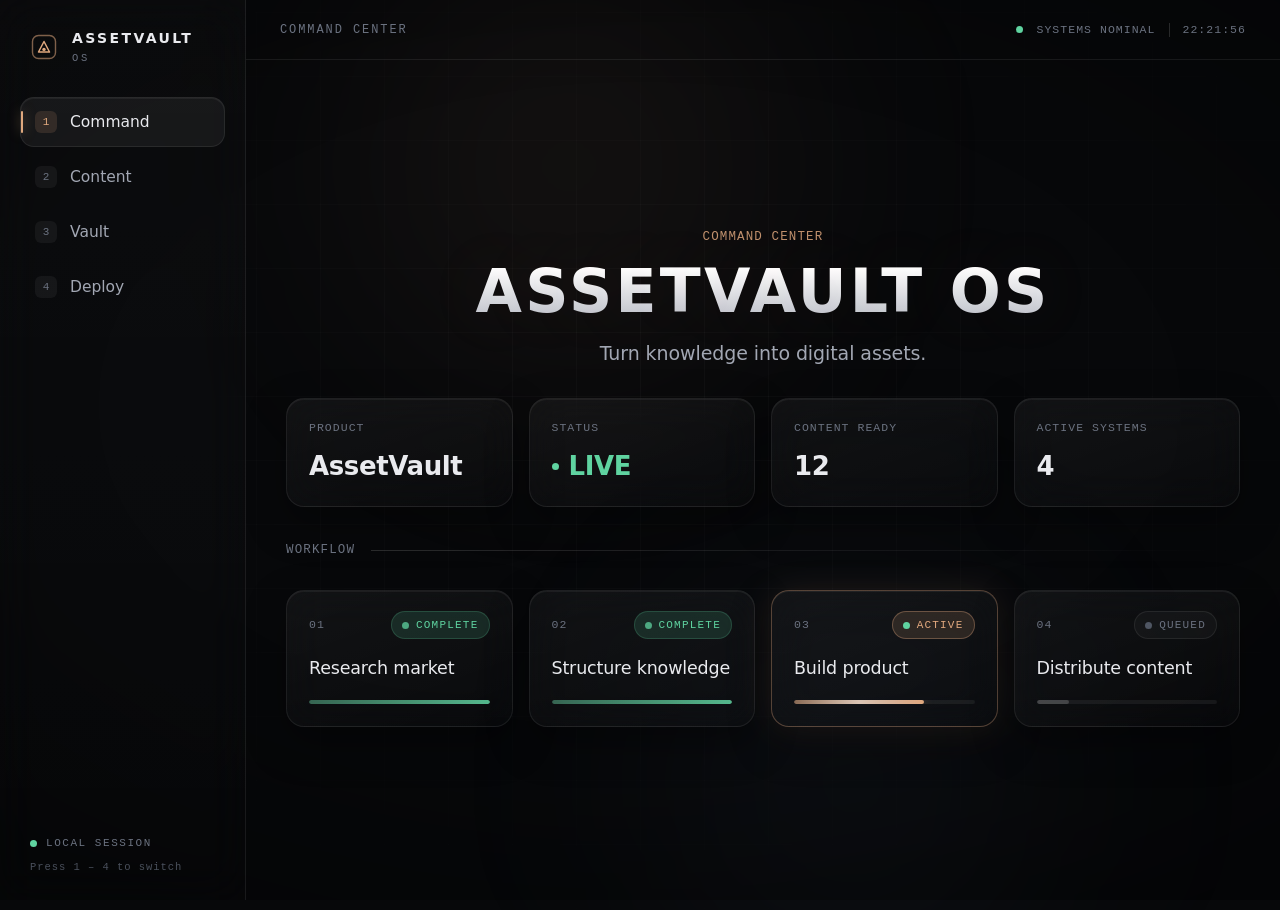
==== assetvault-os/index.html @ 7ac48bb0 "Add AssetVault OS local visual dashboard Four-screen dark operator-style dashboard for recording B-r" ====
<!DOCTYPE html>
<html lang="en">
<head>
<meta charset="UTF-8" />
<meta name="viewport" content="width=device-width, initial-scale=1.0" />
<title>AssetVault OS</title>
<link rel="stylesheet" href="styles.css" />
</head>
<body>

<!-- ambient background layers -->
<div class="bg-grid" aria-hidden="true"></div>
<div class="bg-glow glow-a" aria-hidden="true"></div>
<div class="bg-glow glow-b" aria-hidden="true"></div>
<div class="bg-vignette" aria-hidden="true"></div>

<div class="shell">

  <!-- ══════════ SIDEBAR ══════════ -->
  <aside class="sidebar">
    <div class="brand">
      <svg class="brand-mark" viewBox="0 0 32 32" fill="none" aria-hidden="true">
        <rect x="4.5" y="4.5" width="23" height="23" rx="6" stroke="currentColor" stroke-width="1.4" opacity=".55"/>
        <path d="M16 10.5 21.5 21h-11L16 10.5Z" stroke="currentColor" stroke-width="1.5" stroke-linejoin="round"/>
        <circle cx="16" cy="18.4" r="1.7" fill="currentColor"/>
      </svg>
      <div class="brand-text">
        <div class="brand-name">ASSETVAULT</div>
        <div class="brand-sub">OS</div>
      </div>
    </div>

    <nav class="nav">
      <button class="nav-item active" data-page="command">
        <span class="nav-key">1</span><span class="nav-label">Command</span><span class="nav-bar"></span>
      </button>
      <button class="nav-item" data-page="content">
        <span class="nav-key">2</span><span class="nav-label">Content</span><span class="nav-bar"></span>
      </button>
      <button class="nav-item" data-page="vault">
        <span class="nav-key">3</span><span class="nav-label">Vault</span><span class="nav-bar"></span>
      </button>
      <button class="nav-item" data-page="deploy">
        <span class="nav-key">4</span><span class="nav-label">Deploy</span><span class="nav-bar"></span>
      </button>
    </nav>

    <div class="sidebar-foot">
      <div class="foot-row"><span class="dot dot-live"></span><span>LOCAL SESSION</span></div>
      <div class="foot-hint">Press 1 – 4 to switch</div>
    </div>
  </aside>

  <!-- ══════════ MAIN ══════════ -->
  <main class="main">

    <header class="topbar">
      <div class="crumb"><span id="crumbText">Command Center</span></div>
      <div class="topbar-right">
        <span class="dot dot-live"></span>
        <span class="mono">SYSTEMS NOMINAL</span>
        <span class="divider"></span>
        <span class="mono" id="clock">--:--:--</span>
      </div>
    </header>

    <div class="stage">

      <!-- ─────── PAGE 1 : COMMAND CENTER ─────── -->
      <section class="page active" id="page-command">
        <div class="page-inner center-col">

          <div class="hero anim" style="--i:0">
            <div class="eyebrow mono">COMMAND CENTER</div>
            <h1 class="hero-title">ASSETVAULT OS</h1>
            <p class="hero-sub">Turn knowledge into digital assets.</p>
          </div>

          <div class="stat-row">
            <div class="stat glass anim" style="--i:1">
              <div class="stat-label mono">PRODUCT</div>
              <div class="stat-value">AssetVault</div>
            </div>
            <div class="stat glass anim" style="--i:2">
              <div class="stat-label mono">STATUS</div>
              <div class="stat-value accent-live"><span class="dot dot-live"></span>LIVE</div>
            </div>
            <div class="stat glass anim" style="--i:3">
              <div class="stat-label mono">CONTENT READY</div>
              <div class="stat-value">12</div>
            </div>
            <div class="stat glass anim" style="--i:4">
              <div class="stat-label mono">ACTIVE SYSTEMS</div>
              <div class="stat-value">4</div>
            </div>
          </div>

          <div class="section-head anim" style="--i:5">
            <span class="mono">WORKFLOW</span><span class="rule"></span>
          </div>

          <div class="flow-row">
            <div class="flow glass anim" style="--i:6" data-state="done">
              <div class="flow-top">
                <span class="flow-idx mono">01</span>
                <span class="chip chip-done"><span class="dot dot-done"></span>COMPLETE</span>
              </div>
              <div class="flow-name">Research market</div>
              <div class="track"><i style="width:100%"></i></div>
            </div>

            <div class="flow glass anim" style="--i:7" data-state="done">
              <div class="flow-top">
                <span class="flow-idx mono">02</span>
                <span class="chip chip-done"><span class="dot dot-done"></span>COMPLETE</span>
              </div>
              <div class="flow-name">Structure knowledge</div>
              <div class="track"><i style="width:100%"></i></div>
            </div>

            <div class="flow glass anim is-active" style="--i:8" data-state="active">
              <div class="flow-top">
                <span class="flow-idx mono">03</span>
                <span class="chip chip-active"><span class="dot dot-live"></span>ACTIVE</span>
              </div>
              <div class="flow-name">Build product</div>
              <div class="track"><i class="track-fill-anim"><b class="shimmer"></b></i></div>
            </div>

            <div class="flow glass anim" style="--i:9" data-state="queued">
              <div class="flow-top">
                <span class="flow-idx mono">04</span>
                <span class="chip chip-queued"><span class="dot dot-idle"></span>QUEUED</span>
              </div>
              <div class="flow-name">Distribute content</div>
              <div class="track"><i style="width:18%"></i></div>
            </div>
          </div>

        </div>
      </section>

      <!-- ─────── PAGE 2 : CONTENT ENGINE ─────── -->
      <section class="page" id="page-content">
        <div class="page-inner">
          <div class="head-block anim" style="--i:0">
            <div class="eyebrow mono">IDEATION</div>
            <h2 class="page-title">Content Engine</h2>
          </div>

          <div class="content-grid">
            <div class="idea-col">
              <article class="idea glass anim" style="--i:1" data-idx="0">
                <div class="idea-row">
                  <span class="field mono">HOOK</span>
                  <p class="idea-hook">Stop selling your hours. Build an asset instead.</p>
                </div>
                <div class="idea-meta">
                  <div><span class="field mono">FORMAT</span><span class="meta-val">Talking head · 22s</span></div>
                  <div><span class="field mono">STATUS</span><span class="chip chip-done"><span class="dot dot-done"></span>DRAFT READY</span></div>
                </div>
              </article>

              <article class="idea glass anim" style="--i:2" data-idx="1">
                <div class="idea-row">
                  <span class="field mono">HOOK</span>
                  <p class="idea-hook">Your knowledge is worth more packaged than explained.</p>
                </div>
                <div class="idea-meta">
                  <div><span class="field mono">FORMAT</span><span class="meta-val">B-roll + caption · 18s</span></div>
                  <div><span class="field mono">STATUS</span><span class="chip chip-active"><span class="dot dot-live"></span>STRUCTURING</span></div>
                </div>
              </article>

              <article class="idea glass anim" style="--i:3" data-idx="2">
                <div class="idea-row">
                  <span class="field mono">HOOK</span>
                  <p class="idea-hook">Claude + Obsidian = your unfair advantage.</p>
                </div>
                <div class="idea-meta">
                  <div><span class="field mono">FORMAT</span><span class="meta-val">Screen capture · 30s</span></div>
                  <div><span class="field mono">STATUS</span><span class="chip chip-queued"><span class="dot dot-idle"></span>QUEUED</span></div>
                </div>
              </article>
            </div>

            <aside class="terminal glass anim" style="--i:4">
              <div class="term-bar">
                <span class="term-dots"><i></i><i></i><i></i></span>
                <span class="mono term-title">engine · stream</span>
              </div>
              <div class="term-body" id="termBody"></div>
            </aside>
          </div>
        </div>
      </section>

      <!-- ─────── PAGE 3 : VAULT GRAPH ─────── -->
      <section class="page" id="page-vault">
        <div class="page-inner vault-inner">
          <div class="head-block vault-head anim" style="--i:0">
            <div class="eyebrow mono">KNOWLEDGE GRAPH</div>
            <h2 class="page-title">Vault</h2>
          </div>

          <div class="graph-wrap anim" style="--i:1">
            <svg id="graph" viewBox="-40 -30 980 690" preserveAspectRatio="xMidYMid meet">
              <defs>
                <filter id="soft" x="-60%" y="-60%" width="220%" height="220%">
                  <feGaussianBlur stdDeviation="6" result="b"/>
                  <feMerge><feMergeNode in="b"/><feMergeNode in="SourceGraphic"/></feMerge>
                </filter>
              </defs>
              <g id="gZoom">
                <g id="gEdges"></g>
                <g id="gPulses"></g>
                <g id="gNodes"></g>
              </g>
            </svg>

            <div class="graph-hint mono">CLICK A NODE</div>
          </div>

          <aside class="note-panel glass" id="notePanel">
            <button class="note-close" id="noteClose" aria-label="Close">×</button>
            <div class="note-kicker mono" id="noteKicker">NODE</div>
            <h3 class="note-title" id="noteTitle">—</h3>
            <div class="note-tags" id="noteTags"></div>
            <ul class="note-list" id="noteList"></ul>
            <div class="note-foot mono"><span class="dot dot-live"></span><span id="noteLinks">0 linked notes</span></div>
          </aside>
        </div>
      </section>

      <!-- ─────── PAGE 4 : DEPLOY ─────── -->
      <section class="page" id="page-deploy">
        <div class="page-inner center-col">
          <div class="head-block deploy-head anim" style="--i:0">
            <div class="eyebrow mono">DEPLOYMENT</div>
            <h2 class="page-title">Product Deployment</h2>
            <div class="status-badge" id="deployStatus" data-state="building">
              <span class="dot" id="deployDot"></span><span id="deployStatusText">BUILDING</span>
            </div>
          </div>

          <div class="pipeline anim" style="--i:1" id="pipeline">
            <div class="pl-step" data-step="0"><span class="pl-node"></span><span class="pl-label">Idea</span></div>
            <div class="pl-link" data-link="0"><i></i></div>
            <div class="pl-step" data-step="1"><span class="pl-node"></span><span class="pl-label">Structure</span></div>
            <div class="pl-link" data-link="1"><i></i></div>
            <div class="pl-step" data-step="2"><span class="pl-node"></span><span class="pl-label">Product</span></div>
            <div class="pl-link" data-link="2"><i></i></div>
            <div class="pl-step" data-step="3"><span class="pl-node"></span><span class="pl-label">Storefront</span></div>
            <div class="pl-link" data-link="3"><i></i></div>
            <div class="pl-step" data-step="4"><span class="pl-node"></span><span class="pl-label">Distribution</span></div>
          </div>

          <div class="check-row anim" style="--i:2">
            <div class="check glass" data-check="0">
              <span class="check-mark"><svg viewBox="0 0 16 16"><path d="M3 8.4 6.3 11.6 13 5"/></svg></span>
              <span class="check-name">Landing page</span>
            </div>
            <div class="check glass" data-check="1">
              <span class="check-mark"><svg viewBox="0 0 16 16"><path d="M3 8.4 6.3 11.6 13 5"/></svg></span>
              <span class="check-name">Product</span>
            </div>
            <div class="check glass" data-check="2">
              <span class="check-mark"><svg viewBox="0 0 16 16"><path d="M3 8.4 6.3 11.6 13 5"/></svg></span>
              <span class="check-name">Checkout</span>
            </div>
            <div class="check glass" data-check="3">
              <span class="check-mark"><svg viewBox="0 0 16 16"><path d="M3 8.4 6.3 11.6 13 5"/></svg></span>
              <span class="check-name">Content</span>
            </div>
          </div>

          <button class="cta anim" style="--i:3" id="ctaBtn">
            <span class="cta-glow"></span>
            <span class="cta-text">OPEN LIVE PRODUCT</span>
            <svg class="cta-arrow" viewBox="0 0 20 20" fill="none"><path d="M4 10h11M11 5.5 15.5 10 11 14.5" stroke="currentColor" stroke-width="1.6" stroke-linecap="round" stroke-linejoin="round"/></svg>
          </button>

          <button class="replay mono anim" style="--i:4" id="replayBtn">↻ REPLAY SEQUENCE</button>
        </div>
      </section>

    </div>
  </main>
</div>

<script src="app.js"></script>
</body>
</html>
---- assetvault-os/styles.css ----
/* ══════════════════════════════════════════════
   AssetVault OS — local visual dashboard
   ══════════════════════════════════════════════ */

:root{
  --bg:            #07080a;
  --bg-2:          #0a0c10;
  --panel:         rgba(255,255,255,.035);
  --panel-hi:      rgba(255,255,255,.055);
  --line:          rgba(255,255,255,.075);
  --line-hi:       rgba(255,255,255,.14);

  --text:          #e9eaee;
  --text-2:        #a2a7b3;
  --text-3:        #6b7280;

  --accent:        #e0a87e;   /* warm amber — reads premium on camera */
  --accent-soft:   rgba(224,168,126,.14);
  --accent-line:   rgba(224,168,126,.34);
  --live:          #5fd3a0;   /* muted teal-green */
  --live-soft:     rgba(95,211,160,.14);

  --r-lg: 18px;
  --r-md: 14px;
  --r-sm: 10px;

  --sans: -apple-system, BlinkMacSystemFont, "SF Pro Display", "Segoe UI", Inter, system-ui, sans-serif;
  --mono: "SF Mono", ui-monospace, "JetBrains Mono", "Roboto Mono", Menlo, Consolas, monospace;

  --ease: cubic-bezier(.22,.61,.36,1);
}

*{ box-sizing:border-box; margin:0; padding:0 }

html,body{ height:100% }

body{
  background:var(--bg);
  color:var(--text);
  font-family:var(--sans);
  font-size:16px;
  line-height:1.5;
  -webkit-font-smoothing:antialiased;
  overflow:hidden;
  letter-spacing:-.005em;
}

.mono{ font-family:var(--mono); letter-spacing:.09em; font-size:12.5px; text-transform:uppercase }

/* ─────────── ambient background ─────────── */
.bg-grid{
  position:fixed; inset:-20%;
  background-image:
    linear-gradient(rgba(255,255,255,.028) 1px, transparent 1px),
    linear-gradient(90deg, rgba(255,255,255,.028) 1px, transparent 1px);
  background-size:64px 64px;
  -webkit-mask-image:radial-gradient(ellipse 65% 60% at 52% 45%, #000 0%, transparent 78%);
          mask-image:radial-gradient(ellipse 65% 60% at 52% 45%, #000 0%, transparent 78%);
  animation:gridDrift 38s linear infinite;
  pointer-events:none; z-index:0;
}
@keyframes gridDrift{ to{ transform:translate3d(64px,64px,0) } }

.bg-glow{ position:fixed; border-radius:50%; filter:blur(90px); pointer-events:none; z-index:0 }
.glow-a{
  width:780px; height:620px; left:14%; top:-16%;
  background:radial-gradient(circle, rgba(224,168,126,.075), transparent 68%);
  animation:float1 26s ease-in-out infinite;
}
.glow-b{
  width:700px; height:600px; right:6%; bottom:-20%;
  background:radial-gradient(circle, rgba(120,150,190,.065), transparent 68%);
  animation:float2 32s ease-in-out infinite;
}
@keyframes float1{ 0%,100%{transform:translate(0,0)} 50%{transform:translate(70px,50px)} }
@keyframes float2{ 0%,100%{transform:translate(0,0)} 50%{transform:translate(-60px,-45px)} }

.bg-vignette{
  position:fixed; inset:0; pointer-events:none; z-index:1;
  background:radial-gradient(ellipse 100% 85% at 50% 45%, transparent 42%, rgba(0,0,0,.55) 100%);
}

/* ─────────── shell ─────────── */
.shell{ position:relative; z-index:2; display:flex; height:100vh }

.sidebar{
  width:246px; flex:none;
  display:flex; flex-direction:column;
  padding:28px 20px 24px;
  border-right:1px solid var(--line);
  background:linear-gradient(180deg, rgba(255,255,255,.022), rgba(255,255,255,.008));
  backdrop-filter:blur(22px); -webkit-backdrop-filter:blur(22px);
}

.brand{ display:flex; align-items:center; gap:12px; padding:0 8px 30px }
.brand-mark{ width:32px; height:32px; color:var(--accent); flex:none }
.brand-name{ font-size:14px; font-weight:600; letter-spacing:.17em; color:var(--text) }
.brand-sub{ font-family:var(--mono); font-size:10.5px; letter-spacing:.26em; color:var(--text-3); margin-top:2px }

.nav{ display:flex; flex-direction:column; gap:5px }
.nav-item{
  position:relative; display:flex; align-items:center; gap:13px;
  padding:13px 14px; border:1px solid transparent; border-radius:var(--r-md);
  background:transparent; color:var(--text-2);
  font-family:var(--sans); font-size:15.5px; font-weight:450;
  cursor:pointer; text-align:left;
  transition:background .3s var(--ease), color .3s var(--ease), border-color .3s var(--ease), transform .18s var(--ease);
}
.nav-item:hover{ background:var(--panel); color:var(--text); transform:translateX(2px) }
.nav-item.active{
  background:var(--panel-hi); border-color:var(--line); color:var(--text);
  box-shadow:inset 0 1px 0 rgba(255,255,255,.05);
}
.nav-key{
  width:22px; height:22px; flex:none; display:grid; place-items:center;
  font-family:var(--mono); font-size:11px; border-radius:6px;
  background:rgba(255,255,255,.05); color:var(--text-3);
  transition:background .3s var(--ease), color .3s var(--ease);
}
.nav-item.active .nav-key{ background:var(--accent-soft); color:var(--accent) }
.nav-bar{
  position:absolute; left:0; top:50%; width:2px; height:0; border-radius:2px;
  background:var(--accent); transform:translateY(-50%);
  box-shadow:0 0 12px rgba(224,168,126,.6);
  transition:height .38s var(--ease);
}
.nav-item.active .nav-bar{ height:22px }

.sidebar-foot{ margin-top:auto; padding:0 10px; display:flex; flex-direction:column; gap:9px }
.foot-row{ display:flex; align-items:center; gap:9px; font-family:var(--mono); font-size:11px; letter-spacing:.14em; color:var(--text-3) }
.foot-hint{ font-family:var(--mono); font-size:10.5px; letter-spacing:.09em; color:#4a505c }

/* ─────────── status dots ─────────── */
.dot{ width:7px; height:7px; border-radius:50%; flex:none; display:inline-block; background:var(--text-3) }
.dot-live{ background:var(--live); box-shadow:0 0 0 0 rgba(95,211,160,.5); animation:pulse 2.4s var(--ease) infinite }
.dot-done{ background:var(--live); opacity:.75 }
.dot-idle{ background:#4f5663 }
@keyframes pulse{
  0%{ box-shadow:0 0 0 0 rgba(95,211,160,.42) }
  70%{ box-shadow:0 0 0 7px rgba(95,211,160,0) }
  100%{ box-shadow:0 0 0 0 rgba(95,211,160,0) }
}

/* ─────────── main / topbar ─────────── */
.main{ flex:1; min-width:0; display:flex; flex-direction:column }

.topbar{
  height:60px; flex:none; display:flex; align-items:center; justify-content:space-between;
  padding:0 34px; border-bottom:1px solid var(--line);
}
.crumb{ font-family:var(--mono); font-size:12px; letter-spacing:.16em; text-transform:uppercase; color:var(--text-3) }
.topbar-right{ display:flex; align-items:center; gap:13px; color:var(--text-3); font-size:11.5px }
.topbar-right .mono{ font-size:11.5px }
.divider{ width:1px; height:14px; background:var(--line-hi) }

.stage{ flex:1; position:relative; min-height:0 }

/* ─────────── pages ─────────── */
.page{
  position:absolute; inset:0; overflow:hidden;
  opacity:0; visibility:hidden; pointer-events:none;
  transition:opacity .34s var(--ease), transform .34s var(--ease);
  transform:translateY(10px);
}
.page.active{ opacity:1; visibility:visible; pointer-events:auto; transform:none }
.page.leaving{ opacity:0; transform:translateY(-10px) }

.page-inner{
  height:100%; max-width:1180px; margin:0 auto;
  padding:34px 40px 40px;
  display:flex; flex-direction:column;
}
.center-col{ justify-content:center; gap:30px }

/* entrance animation (restartable) */
.anim{ opacity:0; transform:translateY(16px) }
.page.playing .anim{ animation:riseIn .72s var(--ease) forwards; animation-delay:calc(var(--i,0) * 75ms) }
@keyframes riseIn{ to{ opacity:1; transform:none } }

/* ─────────── glass ─────────── */
.glass{
  background:linear-gradient(160deg, rgba(255,255,255,.048), rgba(255,255,255,.016));
  border:1px solid var(--line);
  border-radius:var(--r-lg);
  backdrop-filter:blur(20px); -webkit-backdrop-filter:blur(20px);
  box-shadow:inset 0 1px 0 rgba(255,255,255,.055), 0 16px 40px rgba(0,0,0,.34);
}

.eyebrow{ color:var(--accent); opacity:.85; margin-bottom:14px }

/* ═══════════ PAGE 1 ═══════════ */
.hero{ text-align:center }
.hero-title{
  font-size:60px; font-weight:600; letter-spacing:.055em; line-height:1.05;
  background:linear-gradient(180deg, #ffffff 12%, #b9bdc7 100%);
  -webkit-background-clip:text; background-clip:text; color:transparent;
  text-shadow:0 0 70px rgba(224,168,126,.1);
}
.hero-sub{ margin-top:16px; font-size:19px; color:var(--text-2); font-weight:400 }

.stat-row{ display:grid; grid-template-columns:repeat(4,1fr); gap:16px }
.stat{ padding:20px 22px }
.stat-label{ color:var(--text-3); font-size:11.5px; margin-bottom:11px }
.stat-value{ font-size:26px; font-weight:550; letter-spacing:-.015em; display:flex; align-items:center; gap:10px }
.accent-live{ color:var(--live) }

.section-head{ display:flex; align-items:center; gap:16px; color:var(--text-3); margin-top:4px }
.rule{ flex:1; height:1px; background:linear-gradient(90deg, var(--line-hi), transparent) }

.flow-row{ display:grid; grid-template-columns:repeat(4,1fr); gap:16px }
.flow{
  padding:20px 22px 22px; cursor:pointer;
  transition:border-color .32s var(--ease), transform .28s var(--ease), box-shadow .32s var(--ease);
}
.flow:hover{ transform:translateY(-4px); border-color:var(--line-hi) }
.flow.is-active{ border-color:var(--accent-line); box-shadow:inset 0 1px 0 rgba(255,255,255,.06), 0 0 34px rgba(224,168,126,.1), 0 16px 40px rgba(0,0,0,.34) }
.flow.picked{ border-color:var(--accent-line); box-shadow:inset 0 1px 0 rgba(255,255,255,.07), 0 0 44px rgba(224,168,126,.16), 0 16px 40px rgba(0,0,0,.34) }
.flow-top{ display:flex; align-items:center; justify-content:space-between; margin-bottom:16px }
.flow-idx{ color:var(--text-3); font-size:11.5px }
.flow-name{ font-size:17.5px; font-weight:500; margin-bottom:18px; letter-spacing:-.01em }

.chip{
  display:inline-flex; align-items:center; gap:7px;
  font-family:var(--mono); font-size:11px; letter-spacing:.11em;
  padding:5px 10px; border-radius:99px; border:1px solid var(--line);
}
.chip-done{ color:var(--live); background:var(--live-soft); border-color:rgba(95,211,160,.2) }
.chip-active{ color:var(--accent); background:var(--accent-soft); border-color:var(--accent-line) }
.chip-queued{ color:var(--text-3); background:rgba(255,255,255,.03) }

.track{ height:4px; border-radius:99px; background:rgba(255,255,255,.06); overflow:hidden }
.track > i{
  display:block; height:100%; border-radius:99px;
  background:linear-gradient(90deg, rgba(224,168,126,.55), var(--accent));
  box-shadow:0 0 12px rgba(224,168,126,.45);
}
.flow[data-state="done"] .track > i{ background:linear-gradient(90deg, rgba(95,211,160,.4), rgba(95,211,160,.85)); box-shadow:0 0 10px rgba(95,211,160,.3) }
.flow[data-state="queued"] .track > i{ background:rgba(255,255,255,.18); box-shadow:none }

.track-fill-anim{ position:relative; width:0 }
.page.playing .track-fill-anim{ animation:fillUp 5.4s var(--ease) forwards; animation-delay:.7s }
@keyframes fillUp{ to{ width:72% } }
.shimmer{
  position:absolute; inset:0; border-radius:99px;
  background:linear-gradient(90deg, transparent, rgba(255,255,255,.5), transparent);
  animation:sweep 2.6s var(--ease) infinite; animation-delay:1.2s;
}
@keyframes sweep{ 0%{ transform:translateX(-100%) } 60%,100%{ transform:translateX(220%) } }

/* ═══════════ PAGE 2 ═══════════ */
.head-block{ margin-bottom:26px }
#page-content .page-inner{ justify-content:center }
#page-content .head-block{ margin-bottom:24px }
.page-title{ font-size:42px; font-weight:600; letter-spacing:-.02em }

.content-grid{ display:grid; grid-template-columns:1fr 372px; gap:20px }
.idea-col{ display:flex; flex-direction:column; gap:14px }

.idea{
  padding:20px 24px; cursor:pointer;
  transition:border-color .38s var(--ease), transform .3s var(--ease), box-shadow .38s var(--ease), background .38s var(--ease);
}
.idea:hover{ transform:translateY(-3px); border-color:var(--line-hi) }
.idea.hot{
  border-color:var(--accent-line);
  box-shadow:inset 0 1px 0 rgba(255,255,255,.07), 0 0 46px rgba(224,168,126,.15), 0 16px 40px rgba(0,0,0,.34);
  transform:translateY(-3px);
}
.field{ display:block; color:var(--text-3); font-size:11px; margin-bottom:9px }
.idea-hook{ font-size:20px; font-weight:500; line-height:1.35; letter-spacing:-.015em; color:var(--text) }
.idea-meta{ display:flex; gap:44px; margin-top:16px; padding-top:15px; border-top:1px solid var(--line) }
.meta-val{ font-size:14.5px; color:var(--text-2) }

.terminal{ display:flex; flex-direction:column; overflow:hidden; align-self:center; height:400px }
.term-bar{
  display:flex; align-items:center; gap:12px; padding:14px 18px;
  border-bottom:1px solid var(--line); background:rgba(255,255,255,.018);
}
.term-dots{ display:flex; gap:6px }
.term-dots i{ width:9px; height:9px; border-radius:50%; background:rgba(255,255,255,.13) }
.term-title{ color:var(--text-3); font-size:11px; letter-spacing:.12em }
.term-body{
  flex:1; padding:20px 20px; font-family:var(--mono); font-size:14px;
  letter-spacing:.01em; text-transform:none; line-height:2.05; color:var(--text-2);
  overflow:hidden;
}
.term-line{ display:flex; gap:11px; align-items:baseline }
.term-arrow{ color:var(--accent); opacity:.75 }
.term-line.done .term-text{ color:var(--text) }
.term-line.ok .term-text{ color:var(--live) }
.caret{
  display:inline-block; width:8px; height:16px; background:var(--accent);
  margin-left:3px; vertical-align:-3px; animation:blink 1.05s steps(1) infinite;
}
@keyframes blink{ 0%,49%{opacity:1} 50%,100%{opacity:0} }

/* ═══════════ PAGE 3 ═══════════ */
.vault-inner{ padding:26px 40px 26px; position:relative }
.vault-head{ position:absolute; top:26px; left:40px; z-index:3; margin-bottom:0 }
.graph-wrap{ flex:1; min-height:0; position:relative; display:flex; align-items:center; justify-content:center }
#graph{ width:100%; height:100%; max-height:100%; overflow:visible; cursor:grab }
#gZoom{ transition:transform 1.05s var(--ease) }

.edge{ stroke:rgba(255,255,255,.11); stroke-width:1.1; transition:stroke .5s var(--ease), stroke-width .5s var(--ease) }
.edge.lit{ stroke:var(--accent-line); stroke-width:1.5 }
.edge.dim{ stroke:rgba(255,255,255,.04) }

.node{ cursor:pointer }
.node-halo{ fill:rgba(224,168,126,.055); opacity:0; transition:opacity .5s var(--ease) }
.node circle.node-core{
  fill:#12151b; stroke:rgba(255,255,255,.22); stroke-width:1.2;
  transition:stroke .45s var(--ease), fill .45s var(--ease), r .45s var(--ease);
}
.node text{
  fill:var(--text-2); font-family:var(--sans); font-size:15px; font-weight:500;
  text-anchor:middle; letter-spacing:-.01em; pointer-events:none;
  transition:fill .45s var(--ease);
}
.node:hover circle.node-core{ stroke:rgba(224,168,126,.6); fill:#191d25 }
.node:hover text{ fill:var(--text) }
.node:hover .node-halo{ opacity:1 }

.node.sel circle.node-core{ stroke:var(--accent); fill:#1d1a17 }
.node.sel text{ fill:#fff }
.node.sel .node-halo{ opacity:1 }
.node.hub circle.node-core{ stroke:rgba(224,168,126,.45) }
.node.faded{ opacity:.24 }
.node.faded circle.node-core{ stroke:rgba(255,255,255,.12) }

.pulse-dot{ fill:var(--accent); filter:url(#soft) }

.graph-hint{
  position:absolute; bottom:2px; left:50%; transform:translateX(-50%);
  color:#4a505c; font-size:10.5px; letter-spacing:.2em; pointer-events:none;
  transition:opacity .4s var(--ease);
}

.note-panel{
  position:absolute; right:40px; top:88px; width:330px;
  padding:26px 26px 22px;
  opacity:0; transform:translateX(26px); pointer-events:none;
  transition:opacity .45s var(--ease), transform .45s var(--ease);
}
.note-panel.open{ opacity:1; transform:none; pointer-events:auto }
.note-close{
  position:absolute; top:16px; right:18px; width:28px; height:28px;
  background:transparent; border:1px solid var(--line); border-radius:8px;
  color:var(--text-3); font-size:17px; line-height:1; cursor:pointer;
  transition:color .25s, border-color .25s, background .25s;
}
.note-close:hover{ color:var(--text); border-color:var(--line-hi); background:var(--panel) }
.note-kicker{ color:var(--accent); font-size:10px; margin-bottom:9px }
.note-title{ font-size:25px; font-weight:600; letter-spacing:-.02em; margin-bottom:14px }
.note-tags{ display:flex; flex-wrap:wrap; gap:7px; margin-bottom:18px }
.note-tag{
  font-family:var(--mono); font-size:10.5px; letter-spacing:.08em; color:var(--text-2);
  padding:4px 9px; border-radius:6px; background:rgba(255,255,255,.05); border:1px solid var(--line);
}
.note-list{ list-style:none; display:flex; flex-direction:column; gap:12px }
.note-list li{
  font-size:14.5px; line-height:1.55; color:var(--text-2);
  padding-left:16px; position:relative;
}
.note-list li::before{
  content:""; position:absolute; left:0; top:9px;
  width:5px; height:5px; border-radius:50%; background:var(--accent); opacity:.6;
}
.note-foot{
  display:flex; align-items:center; gap:9px; margin-top:20px; padding-top:16px;
  border-top:1px solid var(--line); color:var(--text-3); font-size:10.5px;
}

/* ═══════════ PAGE 4 ═══════════ */
.deploy-head{ text-align:center; margin-bottom:0 }
.status-badge{
  display:inline-flex; align-items:center; gap:10px; margin-top:20px;
  padding:9px 18px; border-radius:99px;
  font-family:var(--mono); font-size:12px; letter-spacing:.17em;
  border:1px solid var(--line); background:rgba(255,255,255,.035); color:var(--text-2);
  transition:color .5s var(--ease), border-color .5s var(--ease), background .5s var(--ease), box-shadow .5s var(--ease);
}
.status-badge .dot{ background:var(--text-3) }
.status-badge[data-state="building"]{ color:var(--text-2) }
.status-badge[data-state="building"] .dot{ background:var(--text-3); animation:blinkDot 1s steps(1) infinite }
@keyframes blinkDot{ 0%,49%{opacity:1} 50%,100%{opacity:.25} }
.status-badge[data-state="ready"]{ color:var(--accent); border-color:var(--accent-line); background:var(--accent-soft) }
.status-badge[data-state="ready"] .dot{ background:var(--accent); animation:none }
.status-badge[data-state="live"]{
  color:var(--live); border-color:rgba(95,211,160,.3); background:var(--live-soft);
  box-shadow:0 0 36px rgba(95,211,160,.16);
}
.status-badge[data-state="live"] .dot{ background:var(--live); animation:pulse 2.4s var(--ease) infinite }

.pipeline{ display:flex; align-items:center; justify-content:center; gap:0; padding:8px 0 }
.pl-step{ display:flex; flex-direction:column; align-items:center; gap:14px; flex:none; width:128px }
.pl-node{
  width:17px; height:17px; border-radius:50%;
  background:#13161c; border:1.5px solid rgba(255,255,255,.16);
  transition:background .55s var(--ease), border-color .55s var(--ease), box-shadow .55s var(--ease), transform .55s var(--ease);
}
.pl-label{ font-size:15.5px; color:var(--text-3); font-weight:450; transition:color .55s var(--ease) }
.pl-step.on .pl-node{
  background:var(--accent); border-color:var(--accent);
  box-shadow:0 0 0 5px rgba(224,168,126,.12), 0 0 24px rgba(224,168,126,.55);
  transform:scale(1.12);
}
.pl-step.on .pl-label{ color:var(--text) }

.pl-link{ flex:1; max-width:112px; height:1.5px; background:rgba(255,255,255,.09); position:relative; margin-bottom:31px; border-radius:2px }
.pl-link > i{
  position:absolute; inset:0; width:0; border-radius:2px;
  background:linear-gradient(90deg, rgba(224,168,126,.5), var(--accent));
  box-shadow:0 0 12px rgba(224,168,126,.5);
  transition:width .62s var(--ease);
}
.pl-link.on > i{ width:100% }

.check-row{ display:grid; grid-template-columns:repeat(4,1fr); gap:14px; max-width:720px; margin:0 auto; width:100% }
.check{
  display:flex; align-items:center; gap:11px; padding:16px 16px;
  transition:border-color .5s var(--ease), box-shadow .5s var(--ease);
}
.check.on{ border-color:rgba(95,211,160,.22); box-shadow:inset 0 1px 0 rgba(255,255,255,.055), 0 0 26px rgba(95,211,160,.08), 0 16px 40px rgba(0,0,0,.34) }
.check-name{ font-size:15.5px; white-space:nowrap; color:var(--text-2); transition:color .5s var(--ease) }
.check.on .check-name{ color:var(--text) }
.check-mark{
  width:22px; height:22px; flex:none; border-radius:50%; display:grid; place-items:center;
  background:rgba(255,255,255,.04); border:1px solid var(--line);
  transition:background .45s var(--ease), border-color .45s var(--ease), transform .45s var(--ease);
}
.check-mark svg{ width:13px; height:13px; fill:none; stroke:var(--live); stroke-width:2; stroke-linecap:round; stroke-linejoin:round;
  stroke-dasharray:18; stroke-dashoffset:18; transition:stroke-dashoffset .5s var(--ease) }
.check.on .check-mark{ background:var(--live-soft); border-color:rgba(95,211,160,.3); transform:scale(1.06) }
.check.on .check-mark svg{ stroke-dashoffset:0 }

.cta{
  position:relative; align-self:center; margin-top:6px;
  display:inline-flex; align-items:center; gap:13px;
  padding:19px 40px; border-radius:14px; cursor:pointer;
  font-family:var(--sans); font-size:16px; font-weight:600; letter-spacing:.13em;
  color:var(--text-3);
  background:linear-gradient(160deg, rgba(255,255,255,.045), rgba(255,255,255,.015));
  border:1px solid var(--line);
  overflow:hidden;
  transition:color .6s var(--ease), border-color .6s var(--ease), transform .22s var(--ease), box-shadow .6s var(--ease);
}
.cta-arrow{ width:20px; height:20px; transition:transform .3s var(--ease) }
.cta-glow{
  position:absolute; inset:0; opacity:0;
  background:radial-gradient(ellipse 70% 180% at 50% 120%, rgba(224,168,126,.3), transparent 70%);
  transition:opacity .7s var(--ease);
}
.cta.armed{
  color:var(--text); border-color:var(--accent-line);
  box-shadow:0 0 44px rgba(224,168,126,.18), inset 0 1px 0 rgba(255,255,255,.08);
}
.cta.armed .cta-glow{ opacity:1 }
.cta.armed:hover{ transform:translateY(-2px); box-shadow:0 0 64px rgba(224,168,126,.28), inset 0 1px 0 rgba(255,255,255,.1) }
.cta.armed:hover .cta-arrow{ transform:translateX(4px) }
.cta:active{ transform:translateY(1px) scale(.988) }

.replay{
  align-self:center; background:transparent; border:none; cursor:pointer;
  color:#4a505c; font-size:10.5px; letter-spacing:.2em; padding:6px 10px;
  transition:color .3s var(--ease);
}
.replay:hover{ color:var(--text-2) }

/* smaller laptops */
@media (max-height:800px){
  .hero-title{ font-size:50px }
  .hero-sub{ font-size:17.5px }
  .page-inner{ padding:24px 40px 30px }
  .center-col{ gap:22px }
  .stat{ padding:16px 20px }
  .stat-value{ font-size:23px }
  .flow{ padding:17px 20px 19px }
  .terminal{ height:340px }
}
@media (max-width:1240px){
  .content-grid{ grid-template-columns:1fr 330px }
  .note-panel{ width:300px }
}
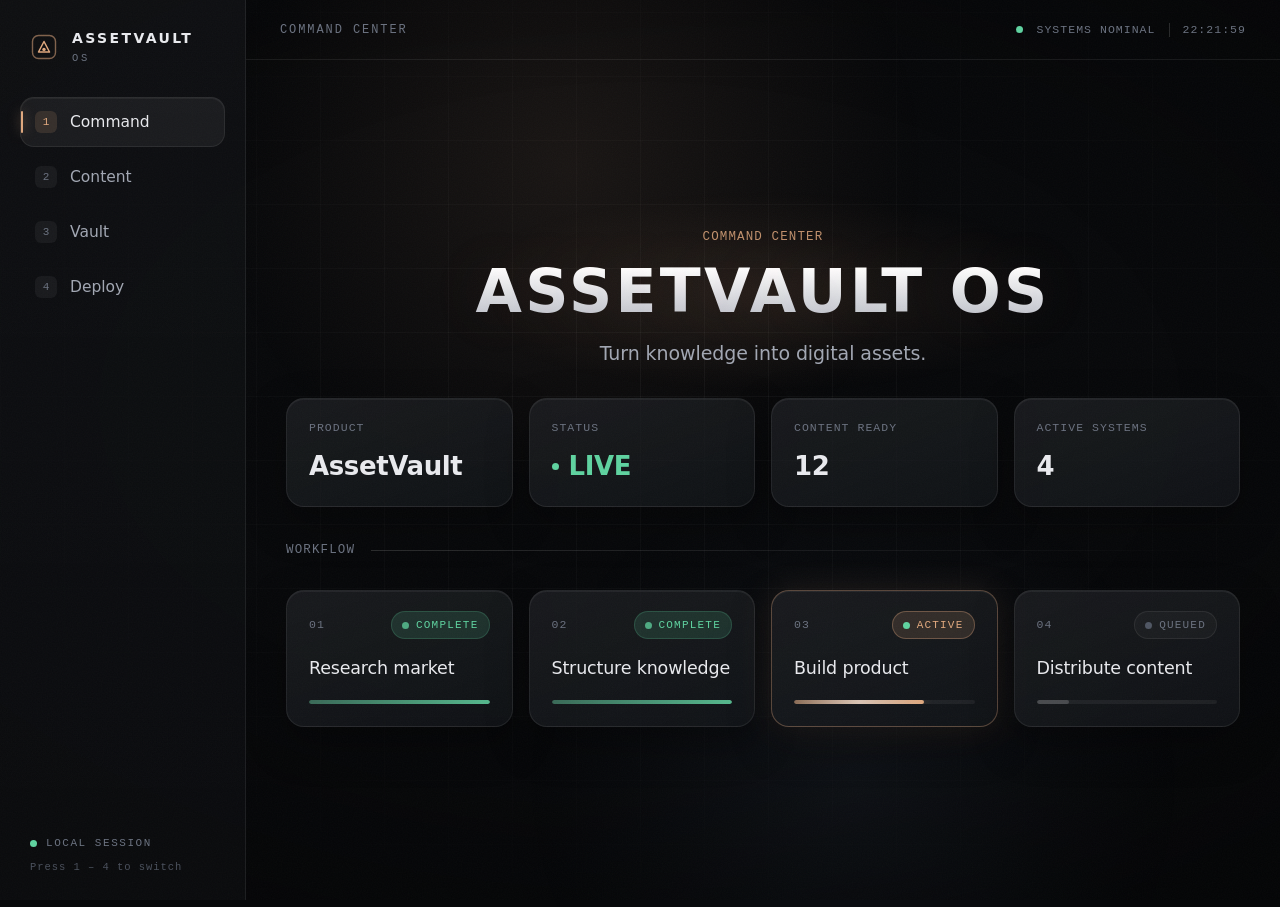
==== commit b6005757: "Polish AssetVault OS motion and cut frame cost Visual additions: - Film grain overlay; phone cameras" ====
--- a/assetvault-os/index.html
+++ b/assetvault-os/index.html
@@ -12,7 +12,9 @@
 <div class="bg-grid" aria-hidden="true"></div>
 <div class="bg-glow glow-a" aria-hidden="true"></div>
 <div class="bg-glow glow-b" aria-hidden="true"></div>
+<div class="bg-sweep" aria-hidden="true"></div>
 <div class="bg-vignette" aria-hidden="true"></div>
+<div class="bg-grain" aria-hidden="true"></div>
 
 <div class="shell">
 
@@ -87,11 +89,11 @@
             </div>
             <div class="stat glass anim" style="--i:3">
               <div class="stat-label mono">CONTENT READY</div>
-              <div class="stat-value">12</div>
+              <div class="stat-value" data-count="12">12</div>
             </div>
             <div class="stat glass anim" style="--i:4">
               <div class="stat-label mono">ACTIVE SYSTEMS</div>
-              <div class="stat-value">4</div>
+              <div class="stat-value" data-count="4">4</div>
             </div>
           </div>
 
--- a/assetvault-os/styles.css
+++ b/assetvault-os/styles.css
@@ -51,29 +51,50 @@
 .bg-grid{
   position:fixed; inset:-20%;
   background-image:
-    linear-gradient(rgba(255,255,255,.028) 1px, transparent 1px),
-    linear-gradient(90deg, rgba(255,255,255,.028) 1px, transparent 1px);
+    linear-gradient(rgba(255,255,255,.04) 1px, transparent 1px),
+    linear-gradient(90deg, rgba(255,255,255,.04) 1px, transparent 1px);
   background-size:64px 64px;
   -webkit-mask-image:radial-gradient(ellipse 65% 60% at 52% 45%, #000 0%, transparent 78%);
           mask-image:radial-gradient(ellipse 65% 60% at 52% 45%, #000 0%, transparent 78%);
-  animation:gridDrift 38s linear infinite;
+  animation:gridDrift 38s linear infinite; will-change:transform;
   pointer-events:none; z-index:0;
 }
 @keyframes gridDrift{ to{ transform:translate3d(64px,64px,0) } }
 
-.bg-glow{ position:fixed; border-radius:50%; filter:blur(90px); pointer-events:none; z-index:0 }
+.bg-glow{ position:fixed; border-radius:50%; pointer-events:none; z-index:0; will-change:transform }
 .glow-a{
   width:780px; height:620px; left:14%; top:-16%;
-  background:radial-gradient(circle, rgba(224,168,126,.075), transparent 68%);
+  background:radial-gradient(circle, rgba(224,168,126,.085), rgba(224,168,126,.03) 45%, transparent 72%);
   animation:float1 26s ease-in-out infinite;
 }
 .glow-b{
   width:700px; height:600px; right:6%; bottom:-20%;
-  background:radial-gradient(circle, rgba(120,150,190,.065), transparent 68%);
+  background:radial-gradient(circle, rgba(120,150,190,.075), rgba(120,150,190,.025) 45%, transparent 72%);
   animation:float2 32s ease-in-out infinite;
 }
 @keyframes float1{ 0%,100%{transform:translate(0,0)} 50%{transform:translate(70px,50px)} }
 @keyframes float2{ 0%,100%{transform:translate(0,0)} 50%{transform:translate(-60px,-45px)} }
+
+.bg-grain{
+  position:fixed; inset:0; z-index:50; pointer-events:none; opacity:.032;
+  background-image:url("data:image/svg+xml,%3Csvg xmlns='http://www.w3.org/2000/svg' width='180' height='180'%3E%3Cfilter id='n'%3E%3CfeTurbulence type='fractalNoise' baseFrequency='.8' numOctaves='3' stitchTiles='stitch'/%3E%3C/filter%3E%3Crect width='180' height='180' filter='url(%23n)'/%3E%3C/svg%3E");
+}
+
+/* slow diagonal light that crosses the grid, then rests */
+.bg-sweep{
+  position:fixed; top:-60%; left:-45%; width:40%; height:220%;
+  background:linear-gradient(90deg, transparent, rgba(255,255,255,.012) 25%, rgba(255,255,255,.028) 48%,
+              rgba(224,168,126,.022) 58%, rgba(255,255,255,.01) 78%, transparent);
+  pointer-events:none; z-index:1; will-change:transform;
+  animation:lightSweep 21s var(--ease) infinite;
+}
+@keyframes lightSweep{
+  0%   { transform:rotate(12deg) translateX(-30%); opacity:0 }
+  7%   { opacity:1 }
+  40%  { opacity:1 }
+  50%  { transform:rotate(12deg) translateX(360%); opacity:0 }
+  100% { transform:rotate(12deg) translateX(360%); opacity:0 }
+}
 
 .bg-vignette{
   position:fixed; inset:0; pointer-events:none; z-index:1;
@@ -88,8 +109,9 @@
   display:flex; flex-direction:column;
   padding:28px 20px 24px;
   border-right:1px solid var(--line);
-  background:linear-gradient(180deg, rgba(255,255,255,.022), rgba(255,255,255,.008));
-  backdrop-filter:blur(22px); -webkit-backdrop-filter:blur(22px);
+  background:
+    linear-gradient(180deg, rgba(255,255,255,.024), rgba(255,255,255,.008)),
+    rgba(10,12,15,.72);
 }
 
 .brand{ display:flex; align-items:center; gap:12px; padding:0 8px 30px }
@@ -125,6 +147,11 @@
   transition:height .38s var(--ease);
 }
 .nav-item.active .nav-bar{ height:22px }
+.nav-item.keyed .nav-key{ animation:keyFlash .45s var(--ease) }
+@keyframes keyFlash{
+  0%  { background:var(--accent); color:#0a0b0d; transform:scale(1.2) }
+  100%{ transform:scale(1) }
+}
 
 .sidebar-foot{ margin-top:auto; padding:0 10px; display:flex; flex-direction:column; gap:9px }
 .foot-row{ display:flex; align-items:center; gap:9px; font-family:var(--mono); font-size:11px; letter-spacing:.14em; color:var(--text-3) }
@@ -160,10 +187,10 @@
   position:absolute; inset:0; overflow:hidden;
   opacity:0; visibility:hidden; pointer-events:none;
   transition:opacity .34s var(--ease), transform .34s var(--ease);
-  transform:translateY(10px);
+  transform:translateY(10px) scale(.994);
 }
 .page.active{ opacity:1; visibility:visible; pointer-events:auto; transform:none }
-.page.leaving{ opacity:0; transform:translateY(-10px) }
+.page.leaving{ opacity:0; transform:translateY(-10px) scale(.994) }
 
 .page-inner{
   height:100%; max-width:1180px; margin:0 auto;
@@ -179,17 +206,37 @@
 
 /* ─────────── glass ─────────── */
 .glass{
-  background:linear-gradient(160deg, rgba(255,255,255,.048), rgba(255,255,255,.016));
+  position:relative;
+  background:
+    linear-gradient(160deg, rgba(255,255,255,.055), rgba(255,255,255,.018)),
+    rgba(13,15,19,.74);
   border:1px solid var(--line);
   border-radius:var(--r-lg);
-  backdrop-filter:blur(20px); -webkit-backdrop-filter:blur(20px);
   box-shadow:inset 0 1px 0 rgba(255,255,255,.055), 0 16px 40px rgba(0,0,0,.34);
 }
 
+/* light that tracks the cursor across each panel */
+.glass::before{
+  content:""; position:absolute; inset:0; border-radius:inherit; pointer-events:none;
+  background:radial-gradient(320px circle at var(--mx,50%) var(--my,50%), rgba(255,255,255,.055), transparent 62%);
+  opacity:0; transition:opacity .4s var(--ease);
+}
+.glass:hover::before{ opacity:1 }
+
 .eyebrow{ color:var(--accent); opacity:.85; margin-bottom:14px }
 
 /* ═══════════ PAGE 1 ═══════════ */
-.hero{ text-align:center }
+.hero{ text-align:center; position:relative; isolation:isolate }
+/* Kept off z-index:-1 — behind the hero it forced the gradient-clipped title
+   to repaint on every frame of the breathe animation. */
+.hero::before{
+  content:""; position:absolute; left:50%; top:46%; width:620px; height:200px;
+  margin:-100px 0 0 -310px; border-radius:50%; pointer-events:none; z-index:0;
+  background:radial-gradient(ellipse, rgba(224,168,126,.11), rgba(224,168,126,.04) 42%, transparent 72%);
+  animation:breathe 7.5s var(--ease) infinite; will-change:transform, opacity;
+}
+.hero > *{ position:relative; z-index:1 }
+@keyframes breathe{ 0%,100%{ opacity:.45; transform:scale(.94) } 50%{ opacity:1; transform:scale(1.06) } }
 .hero-title{
   font-size:60px; font-weight:600; letter-spacing:.055em; line-height:1.05;
   background:linear-gradient(180deg, #ffffff 12%, #b9bdc7 100%);
@@ -237,9 +284,10 @@
 .flow[data-state="done"] .track > i{ background:linear-gradient(90deg, rgba(95,211,160,.4), rgba(95,211,160,.85)); box-shadow:0 0 10px rgba(95,211,160,.3) }
 .flow[data-state="queued"] .track > i{ background:rgba(255,255,255,.18); box-shadow:none }
 
-.track-fill-anim{ position:relative; width:0 }
+/* scaleX is composited; animating width would force a layout pass every frame */
+.track-fill-anim{ position:relative; width:72%; transform:scaleX(0); transform-origin:left center }
 .page.playing .track-fill-anim{ animation:fillUp 5.4s var(--ease) forwards; animation-delay:.7s }
-@keyframes fillUp{ to{ width:72% } }
+@keyframes fillUp{ to{ transform:scaleX(1) } }
 .shimmer{
   position:absolute; inset:0; border-radius:99px;
   background:linear-gradient(90deg, transparent, rgba(255,255,255,.5), transparent);
@@ -284,7 +332,8 @@
   letter-spacing:.01em; text-transform:none; line-height:2.05; color:var(--text-2);
   overflow:hidden;
 }
-.term-line{ display:flex; gap:11px; align-items:baseline }
+.term-line{ display:flex; gap:10px; align-items:baseline }
+.term-ts{ color:#4a505c; font-size:12px; flex:none; letter-spacing:.02em }
 .term-arrow{ color:var(--accent); opacity:.75 }
 .term-line.done .term-text{ color:var(--text) }
 .term-line.ok .term-text{ color:var(--live) }
@@ -324,6 +373,14 @@
 .node.sel text{ fill:#fff }
 .node.sel .node-halo{ opacity:1 }
 .node.hub circle.node-core{ stroke:rgba(224,168,126,.45) }
+.node.hub .node-halo{ opacity:.6 }
+.node-ring{
+  fill:none; stroke:rgba(224,168,126,.45); stroke-width:1.2; pointer-events:none;
+  transform-box:fill-box; transform-origin:center;
+  animation:ping 3.6s var(--ease) infinite;
+}
+@keyframes ping{ 0%{ transform:scale(.7); opacity:.8 } 70%,100%{ transform:scale(1.85); opacity:0 } }
+.node.faded .node-ring{ animation:none; opacity:0 }
 .node.faded{ opacity:.24 }
 .node.faded circle.node-core{ stroke:rgba(255,255,255,.12) }
 
@@ -333,10 +390,16 @@
   position:absolute; bottom:2px; left:50%; transform:translateX(-50%);
   color:#4a505c; font-size:10.5px; letter-spacing:.2em; pointer-events:none;
   transition:opacity .4s var(--ease);
-}
+  animation:hintPulse 3.4s var(--ease) infinite;
+}
+.graph-hint.hidden{ opacity:0; animation:none }
+@keyframes hintPulse{ 0%,100%{ opacity:.5 } 50%{ opacity:1 } }
 
 .note-panel{
   position:absolute; right:40px; top:88px; width:330px;
+  background:
+    linear-gradient(160deg, rgba(255,255,255,.055), rgba(255,255,255,.018)),
+    rgba(11,13,17,.95);
   padding:26px 26px 22px;
   opacity:0; transform:translateX(26px); pointer-events:none;
   transition:opacity .45s var(--ease), transform .45s var(--ease);
@@ -390,6 +453,11 @@
   box-shadow:0 0 36px rgba(95,211,160,.16);
 }
 .status-badge[data-state="live"] .dot{ background:var(--live); animation:pulse 2.4s var(--ease) infinite }
+.status-badge[data-state="live"]{ animation:liveBreathe 4s var(--ease) infinite }
+@keyframes liveBreathe{
+  0%,100%{ box-shadow:0 0 28px rgba(95,211,160,.12) }
+  50%    { box-shadow:0 0 46px rgba(95,211,160,.24) }
+}
 
 .pipeline{ display:flex; align-items:center; justify-content:center; gap:0; padding:8px 0 }
 .pl-step{ display:flex; flex-direction:column; align-items:center; gap:14px; flex:none; width:128px }
@@ -414,6 +482,15 @@
   transition:width .62s var(--ease);
 }
 .pl-link.on > i{ width:100% }
+.pl-link::after{
+  content:""; position:absolute; top:50%; left:0; width:6px; height:6px;
+  margin:-3px 0 0 -3px; border-radius:50%; background:#fff;
+  box-shadow:0 0 10px 3px rgba(224,168,126,.85); opacity:0; pointer-events:none;
+}
+.pl-link.on::after{ animation:linkRun .62s var(--ease) forwards }
+@keyframes linkRun{
+  0%{ left:0; opacity:0 } 18%{ opacity:1 } 82%{ opacity:1 } 100%{ left:100%; opacity:0 }
+}
 
 .check-row{ display:grid; grid-template-columns:repeat(4,1fr); gap:14px; max-width:720px; margin:0 auto; width:100% }
 .check{
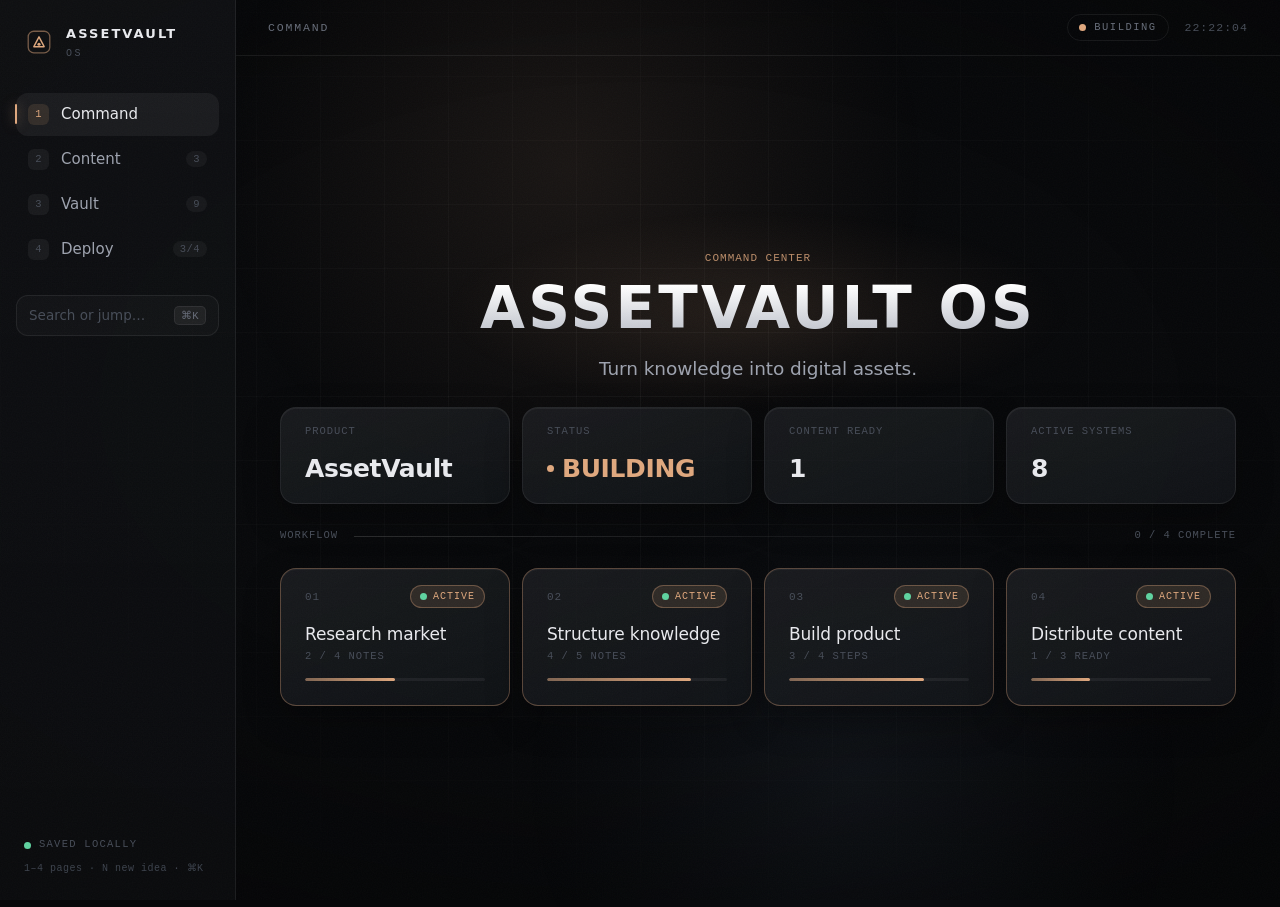
==== commit f3f81a2c: "Rebuild AssetVault OS around one shared store The four screens were independent mockups with hardcod" ====
--- a/assetvault-os/index.html
+++ b/assetvault-os/index.html
@@ -8,7 +8,6 @@
 </head>
 <body>
 
-<!-- ambient background layers -->
 <div class="bg-grid" aria-hidden="true"></div>
 <div class="bg-glow glow-a" aria-hidden="true"></div>
 <div class="bg-glow glow-b" aria-hidden="true"></div>
@@ -22,12 +21,12 @@
   <aside class="sidebar">
     <div class="brand">
       <svg class="brand-mark" viewBox="0 0 32 32" fill="none" aria-hidden="true">
-        <rect x="4.5" y="4.5" width="23" height="23" rx="6" stroke="currentColor" stroke-width="1.4" opacity=".55"/>
+        <rect x="4.5" y="4.5" width="23" height="23" rx="6" stroke="currentColor" stroke-width="1.4" opacity=".5"/>
         <path d="M16 10.5 21.5 21h-11L16 10.5Z" stroke="currentColor" stroke-width="1.5" stroke-linejoin="round"/>
         <circle cx="16" cy="18.4" r="1.7" fill="currentColor"/>
       </svg>
       <div class="brand-text">
-        <div class="brand-name">ASSETVAULT</div>
+        <div class="brand-name" id="brandName">ASSETVAULT</div>
         <div class="brand-sub">OS</div>
       </div>
     </div>
@@ -37,19 +36,26 @@
         <span class="nav-key">1</span><span class="nav-label">Command</span><span class="nav-bar"></span>
       </button>
       <button class="nav-item" data-page="content">
-        <span class="nav-key">2</span><span class="nav-label">Content</span><span class="nav-bar"></span>
+        <span class="nav-key">2</span><span class="nav-label">Content</span>
+        <span class="nav-count" id="navCountContent">0</span><span class="nav-bar"></span>
       </button>
       <button class="nav-item" data-page="vault">
-        <span class="nav-key">3</span><span class="nav-label">Vault</span><span class="nav-bar"></span>
+        <span class="nav-key">3</span><span class="nav-label">Vault</span>
+        <span class="nav-count" id="navCountVault">0</span><span class="nav-bar"></span>
       </button>
       <button class="nav-item" data-page="deploy">
-        <span class="nav-key">4</span><span class="nav-label">Deploy</span><span class="nav-bar"></span>
+        <span class="nav-key">4</span><span class="nav-label">Deploy</span>
+        <span class="nav-count" id="navCountDeploy">0</span><span class="nav-bar"></span>
       </button>
     </nav>
 
+    <button class="palette-cue" id="paletteCue">
+      <span>Search or jump…</span><kbd>⌘K</kbd>
+    </button>
+
     <div class="sidebar-foot">
-      <div class="foot-row"><span class="dot dot-live"></span><span>LOCAL SESSION</span></div>
-      <div class="foot-hint">Press 1 – 4 to switch</div>
+      <div class="foot-row"><span class="dot dot-live"></span><span id="storageState">SAVED LOCALLY</span></div>
+      <div class="foot-hint">1–4 pages · N new idea · ⌘K</div>
     </div>
   </aside>
 
@@ -57,18 +63,16 @@
   <main class="main">
 
     <header class="topbar">
-      <div class="crumb"><span id="crumbText">Command Center</span></div>
+      <div class="crumb"><span id="crumbText">Command</span></div>
       <div class="topbar-right">
-        <span class="dot dot-live"></span>
-        <span class="mono">SYSTEMS NOMINAL</span>
-        <span class="divider"></span>
+        <span class="pill" id="stagePill"><span class="dot"></span><span id="stageText">BUILDING</span></span>
         <span class="mono" id="clock">--:--:--</span>
       </div>
     </header>
 
     <div class="stage">
 
-      <!-- ─────── PAGE 1 : COMMAND CENTER ─────── -->
+      <!-- ─────── 1 · COMMAND ─────── -->
       <section class="page active" id="page-command">
         <div class="page-inner center-col">
 
@@ -78,118 +82,50 @@
             <p class="hero-sub">Turn knowledge into digital assets.</p>
           </div>
 
-          <div class="stat-row">
-            <div class="stat glass anim" style="--i:1">
-              <div class="stat-label mono">PRODUCT</div>
-              <div class="stat-value">AssetVault</div>
-            </div>
-            <div class="stat glass anim" style="--i:2">
-              <div class="stat-label mono">STATUS</div>
-              <div class="stat-value accent-live"><span class="dot dot-live"></span>LIVE</div>
-            </div>
-            <div class="stat glass anim" style="--i:3">
-              <div class="stat-label mono">CONTENT READY</div>
-              <div class="stat-value" data-count="12">12</div>
-            </div>
-            <div class="stat glass anim" style="--i:4">
-              <div class="stat-label mono">ACTIVE SYSTEMS</div>
-              <div class="stat-value" data-count="4">4</div>
-            </div>
-          </div>
+          <div class="stat-row" id="statRow"></div>
 
           <div class="section-head anim" style="--i:5">
             <span class="mono">WORKFLOW</span><span class="rule"></span>
-          </div>
-
-          <div class="flow-row">
-            <div class="flow glass anim" style="--i:6" data-state="done">
-              <div class="flow-top">
-                <span class="flow-idx mono">01</span>
-                <span class="chip chip-done"><span class="dot dot-done"></span>COMPLETE</span>
-              </div>
-              <div class="flow-name">Research market</div>
-              <div class="track"><i style="width:100%"></i></div>
-            </div>
-
-            <div class="flow glass anim" style="--i:7" data-state="done">
-              <div class="flow-top">
-                <span class="flow-idx mono">02</span>
-                <span class="chip chip-done"><span class="dot dot-done"></span>COMPLETE</span>
-              </div>
-              <div class="flow-name">Structure knowledge</div>
-              <div class="track"><i style="width:100%"></i></div>
-            </div>
-
-            <div class="flow glass anim is-active" style="--i:8" data-state="active">
-              <div class="flow-top">
-                <span class="flow-idx mono">03</span>
-                <span class="chip chip-active"><span class="dot dot-live"></span>ACTIVE</span>
-              </div>
-              <div class="flow-name">Build product</div>
-              <div class="track"><i class="track-fill-anim"><b class="shimmer"></b></i></div>
-            </div>
-
-            <div class="flow glass anim" style="--i:9" data-state="queued">
-              <div class="flow-top">
-                <span class="flow-idx mono">04</span>
-                <span class="chip chip-queued"><span class="dot dot-idle"></span>QUEUED</span>
-              </div>
-              <div class="flow-name">Distribute content</div>
-              <div class="track"><i style="width:18%"></i></div>
-            </div>
-          </div>
-
-        </div>
-      </section>
-
-      <!-- ─────── PAGE 2 : CONTENT ENGINE ─────── -->
+            <span class="mono section-note" id="workflowNote"></span>
+          </div>
+
+          <div class="flow-row" id="flowRow"></div>
+        </div>
+      </section>
+
+      <!-- ─────── 2 · CONTENT ─────── -->
       <section class="page" id="page-content">
         <div class="page-inner">
-          <div class="head-block anim" style="--i:0">
-            <div class="eyebrow mono">IDEATION</div>
-            <h2 class="page-title">Content Engine</h2>
+          <div class="head-row anim" style="--i:0">
+            <div>
+              <div class="eyebrow mono">IDEATION</div>
+              <h2 class="page-title">Content Engine</h2>
+            </div>
+            <button class="btn btn-primary" id="newIdeaBtn">
+              <span class="btn-plus">+</span> New idea <kbd>N</kbd>
+            </button>
           </div>
 
           <div class="content-grid">
             <div class="idea-col">
-              <article class="idea glass anim" style="--i:1" data-idx="0">
-                <div class="idea-row">
-                  <span class="field mono">HOOK</span>
-                  <p class="idea-hook">Stop selling your hours. Build an asset instead.</p>
+              <form class="composer glass" id="composer" hidden>
+                <input class="composer-hook" id="composerHook" placeholder="Write the hook…" autocomplete="off" />
+                <div class="composer-row">
+                  <input class="composer-format" id="composerFormat" placeholder="Format · length" autocomplete="off" />
+                  <select class="composer-node" id="composerNode"></select>
+                  <button type="submit" class="btn btn-primary btn-sm">Capture</button>
+                  <button type="button" class="btn btn-ghost btn-sm" id="composerCancel">Cancel</button>
                 </div>
-                <div class="idea-meta">
-                  <div><span class="field mono">FORMAT</span><span class="meta-val">Talking head · 22s</span></div>
-                  <div><span class="field mono">STATUS</span><span class="chip chip-done"><span class="dot dot-done"></span>DRAFT READY</span></div>
-                </div>
-              </article>
-
-              <article class="idea glass anim" style="--i:2" data-idx="1">
-                <div class="idea-row">
-                  <span class="field mono">HOOK</span>
-                  <p class="idea-hook">Your knowledge is worth more packaged than explained.</p>
-                </div>
-                <div class="idea-meta">
-                  <div><span class="field mono">FORMAT</span><span class="meta-val">B-roll + caption · 18s</span></div>
-                  <div><span class="field mono">STATUS</span><span class="chip chip-active"><span class="dot dot-live"></span>STRUCTURING</span></div>
-                </div>
-              </article>
-
-              <article class="idea glass anim" style="--i:3" data-idx="2">
-                <div class="idea-row">
-                  <span class="field mono">HOOK</span>
-                  <p class="idea-hook">Claude + Obsidian = your unfair advantage.</p>
-                </div>
-                <div class="idea-meta">
-                  <div><span class="field mono">FORMAT</span><span class="meta-val">Screen capture · 30s</span></div>
-                  <div><span class="field mono">STATUS</span><span class="chip chip-queued"><span class="dot dot-idle"></span>QUEUED</span></div>
-                </div>
-              </article>
+              </form>
+
+              <div id="ideaList"></div>
+              <div class="empty" id="ideaEmpty" hidden>No ideas captured yet. Press <kbd>N</kbd> to add the first.</div>
             </div>
 
             <aside class="terminal glass anim" style="--i:4">
               <div class="term-bar">
                 <span class="term-dots"><i></i><i></i><i></i></span>
-                <span class="mono term-title">engine · stream</span>
+                <span class="mono term-title">activity · live</span>
               </div>
               <div class="term-body" id="termBody"></div>
             </aside>
@@ -197,7 +133,7 @@
         </div>
       </section>
 
-      <!-- ─────── PAGE 3 : VAULT GRAPH ─────── -->
+      <!-- ─────── 3 · VAULT ─────── -->
       <section class="page" id="page-vault">
         <div class="page-inner vault-inner">
           <div class="head-block vault-head anim" style="--i:0">
@@ -214,12 +150,9 @@
                 </filter>
               </defs>
               <g id="gZoom">
-                <g id="gEdges"></g>
-                <g id="gPulses"></g>
-                <g id="gNodes"></g>
+                <g id="gEdges"></g><g id="gPulses"></g><g id="gNodes"></g>
               </g>
             </svg>
-
             <div class="graph-hint mono">CLICK A NODE</div>
           </div>
 
@@ -228,61 +161,54 @@
             <div class="note-kicker mono" id="noteKicker">NODE</div>
             <h3 class="note-title" id="noteTitle">—</h3>
             <div class="note-tags" id="noteTags"></div>
-            <ul class="note-list" id="noteList"></ul>
-            <div class="note-foot mono"><span class="dot dot-live"></span><span id="noteLinks">0 linked notes</span></div>
+
+            <div class="panel-scroll">
+              <div class="panel-sec">
+                <div class="panel-lab mono">NOTES <span id="noteCount"></span></div>
+                <ul class="note-list" id="noteList"></ul>
+                <form class="note-add" id="noteForm">
+                  <input id="noteInput" placeholder="Add a note…" autocomplete="off" />
+                  <button type="submit" aria-label="Add">↵</button>
+                </form>
+              </div>
+
+              <div class="panel-sec" id="linkedIdeasSec">
+                <div class="panel-lab mono">LINKED CONTENT <span id="linkedCount"></span></div>
+                <div id="linkedIdeas"></div>
+              </div>
+
+              <div class="panel-sec" id="linkedDeploySec">
+                <div class="panel-lab mono">DEPLOY</div>
+                <div id="linkedDeploy"></div>
+              </div>
+            </div>
           </aside>
         </div>
       </section>
 
-      <!-- ─────── PAGE 4 : DEPLOY ─────── -->
+      <!-- ─────── 4 · DEPLOY ─────── -->
       <section class="page" id="page-deploy">
         <div class="page-inner center-col">
           <div class="head-block deploy-head anim" style="--i:0">
             <div class="eyebrow mono">DEPLOYMENT</div>
             <h2 class="page-title">Product Deployment</h2>
             <div class="status-badge" id="deployStatus" data-state="building">
-              <span class="dot" id="deployDot"></span><span id="deployStatusText">BUILDING</span>
-            </div>
-          </div>
-
-          <div class="pipeline anim" style="--i:1" id="pipeline">
-            <div class="pl-step" data-step="0"><span class="pl-node"></span><span class="pl-label">Idea</span></div>
-            <div class="pl-link" data-link="0"><i></i></div>
-            <div class="pl-step" data-step="1"><span class="pl-node"></span><span class="pl-label">Structure</span></div>
-            <div class="pl-link" data-link="1"><i></i></div>
-            <div class="pl-step" data-step="2"><span class="pl-node"></span><span class="pl-label">Product</span></div>
-            <div class="pl-link" data-link="2"><i></i></div>
-            <div class="pl-step" data-step="3"><span class="pl-node"></span><span class="pl-label">Storefront</span></div>
-            <div class="pl-link" data-link="3"><i></i></div>
-            <div class="pl-step" data-step="4"><span class="pl-node"></span><span class="pl-label">Distribution</span></div>
-          </div>
-
-          <div class="check-row anim" style="--i:2">
-            <div class="check glass" data-check="0">
-              <span class="check-mark"><svg viewBox="0 0 16 16"><path d="M3 8.4 6.3 11.6 13 5"/></svg></span>
-              <span class="check-name">Landing page</span>
-            </div>
-            <div class="check glass" data-check="1">
-              <span class="check-mark"><svg viewBox="0 0 16 16"><path d="M3 8.4 6.3 11.6 13 5"/></svg></span>
-              <span class="check-name">Product</span>
-            </div>
-            <div class="check glass" data-check="2">
-              <span class="check-mark"><svg viewBox="0 0 16 16"><path d="M3 8.4 6.3 11.6 13 5"/></svg></span>
-              <span class="check-name">Checkout</span>
-            </div>
-            <div class="check glass" data-check="3">
-              <span class="check-mark"><svg viewBox="0 0 16 16"><path d="M3 8.4 6.3 11.6 13 5"/></svg></span>
-              <span class="check-name">Content</span>
-            </div>
-          </div>
-
-          <button class="cta anim" style="--i:3" id="ctaBtn">
-            <span class="cta-glow"></span>
-            <span class="cta-text">OPEN LIVE PRODUCT</span>
-            <svg class="cta-arrow" viewBox="0 0 20 20" fill="none"><path d="M4 10h11M11 5.5 15.5 10 11 14.5" stroke="currentColor" stroke-width="1.6" stroke-linecap="round" stroke-linejoin="round"/></svg>
-          </button>
-
-          <button class="replay mono anim" style="--i:4" id="replayBtn">↻ REPLAY SEQUENCE</button>
+              <span class="dot"></span><span id="deployStatusText">BUILDING</span>
+            </div>
+          </div>
+
+          <div class="pipeline anim" style="--i:1" id="pipeline"></div>
+
+          <div class="check-row anim" style="--i:2" id="checkRow"></div>
+
+          <div class="cta-wrap anim" style="--i:3">
+            <button class="cta" id="ctaBtn">
+              <span class="cta-glow"></span>
+              <span class="cta-text">OPEN LIVE PRODUCT</span>
+              <svg class="cta-arrow" viewBox="0 0 20 20" fill="none"><path d="M4 10h11M11 5.5 15.5 10 11 14.5" stroke="currentColor" stroke-width="1.6" stroke-linecap="round" stroke-linejoin="round"/></svg>
+            </button>
+            <input class="url-field" id="urlField" placeholder="https:// your product link" autocomplete="off" spellcheck="false" />
+          </div>
         </div>
       </section>
 
@@ -290,6 +216,20 @@
   </main>
 </div>
 
+<!-- ══════════ COMMAND PALETTE ══════════ -->
+<div class="palette-scrim" id="paletteScrim" hidden>
+  <div class="palette glass" role="dialog" aria-label="Command palette">
+    <div class="palette-top">
+      <span class="palette-icon">⌘</span>
+      <input id="paletteInput" placeholder="Jump to a node, idea, page or action…" autocomplete="off" spellcheck="false" />
+      <kbd>ESC</kbd>
+    </div>
+    <div class="palette-results" id="paletteResults"></div>
+    <div class="palette-foot mono"><span>↑↓ navigate</span><span>↵ select</span><span id="paletteCountLab"></span></div>
+  </div>
+</div>
+
+<script src="store.js"></script>
 <script src="app.js"></script>
 </body>
 </html>
--- a/assetvault-os/styles.css
+++ b/assetvault-os/styles.css
@@ -1,234 +1,240 @@
 /* ══════════════════════════════════════════════
-   AssetVault OS — local visual dashboard
+   AssetVault OS — design system
+   No backdrop-filter, no redundant blur filters:
+   panels use a semi-opaque base, motion uses transform/opacity only.
    ══════════════════════════════════════════════ */
 
 :root{
-  --bg:            #07080a;
-  --bg-2:          #0a0c10;
-  --panel:         rgba(255,255,255,.035);
-  --panel-hi:      rgba(255,255,255,.055);
-  --line:          rgba(255,255,255,.075);
-  --line-hi:       rgba(255,255,255,.14);
-
-  --text:          #e9eaee;
-  --text-2:        #a2a7b3;
-  --text-3:        #6b7280;
-
-  --accent:        #e0a87e;   /* warm amber — reads premium on camera */
-  --accent-soft:   rgba(224,168,126,.14);
-  --accent-line:   rgba(224,168,126,.34);
-  --live:          #5fd3a0;   /* muted teal-green */
-  --live-soft:     rgba(95,211,160,.14);
-
-  --r-lg: 18px;
-  --r-md: 14px;
-  --r-sm: 10px;
-
-  --sans: -apple-system, BlinkMacSystemFont, "SF Pro Display", "Segoe UI", Inter, system-ui, sans-serif;
-  --mono: "SF Mono", ui-monospace, "JetBrains Mono", "Roboto Mono", Menlo, Consolas, monospace;
-
-  --ease: cubic-bezier(.22,.61,.36,1);
+  --bg:#07080a;
+  --panel:rgba(255,255,255,.035);
+  --line:rgba(255,255,255,.07);
+  --line-hi:rgba(255,255,255,.14);
+
+  --text:#e9eaee;
+  --text-2:#9ea3af;
+  --text-3:#676d79;
+  --text-4:#474d58;
+
+  --accent:#e0a87e;
+  --accent-soft:rgba(224,168,126,.13);
+  --accent-line:rgba(224,168,126,.34);
+  --live:#5fd3a0;
+  --live-soft:rgba(95,211,160,.13);
+
+  --s1:4px; --s2:8px; --s3:12px; --s4:16px; --s5:24px; --s6:32px; --s7:44px;
+  --r-lg:16px; --r-md:12px; --r-sm:8px;
+
+  --sans:-apple-system,BlinkMacSystemFont,"SF Pro Display","Segoe UI",Inter,system-ui,sans-serif;
+  --mono:"SF Mono",ui-monospace,"JetBrains Mono","Roboto Mono",Menlo,Consolas,monospace;
+  --ease:cubic-bezier(.22,.61,.36,1);
 }
 
 *{ box-sizing:border-box; margin:0; padding:0 }
-
 html,body{ height:100% }
-
 body{
-  background:var(--bg);
-  color:var(--text);
-  font-family:var(--sans);
-  font-size:16px;
-  line-height:1.5;
-  -webkit-font-smoothing:antialiased;
-  overflow:hidden;
-  letter-spacing:-.005em;
-}
-
-.mono{ font-family:var(--mono); letter-spacing:.09em; font-size:12.5px; text-transform:uppercase }
-
-/* ─────────── ambient background ─────────── */
+  background:var(--bg); color:var(--text); font-family:var(--sans);
+  font-size:16px; line-height:1.5; -webkit-font-smoothing:antialiased;
+  overflow:hidden; letter-spacing:-.005em;
+}
+button,input,select{ font-family:inherit; font-size:inherit; color:inherit }
+button{ background:none; border:none; cursor:pointer }
+.mono{ font-family:var(--mono); letter-spacing:.09em; font-size:12px; text-transform:uppercase }
+
+kbd{
+  font-family:var(--mono); font-size:10.5px; letter-spacing:.04em;
+  padding:2px 6px; border-radius:5px; color:var(--text-3);
+  background:rgba(255,255,255,.06); border:1px solid var(--line);
+}
+
+::-webkit-scrollbar{ width:8px; height:8px }
+::-webkit-scrollbar-track{ background:transparent }
+::-webkit-scrollbar-thumb{ background:rgba(255,255,255,.09); border-radius:99px }
+::-webkit-scrollbar-thumb:hover{ background:rgba(255,255,255,.16) }
+
+/* ─────────── ambient ─────────── */
 .bg-grid{
   position:fixed; inset:-20%;
   background-image:
     linear-gradient(rgba(255,255,255,.04) 1px, transparent 1px),
     linear-gradient(90deg, rgba(255,255,255,.04) 1px, transparent 1px);
   background-size:64px 64px;
-  -webkit-mask-image:radial-gradient(ellipse 65% 60% at 52% 45%, #000 0%, transparent 78%);
-          mask-image:radial-gradient(ellipse 65% 60% at 52% 45%, #000 0%, transparent 78%);
+  -webkit-mask-image:radial-gradient(ellipse 65% 60% at 52% 45%,#000 0%,transparent 78%);
+          mask-image:radial-gradient(ellipse 65% 60% at 52% 45%,#000 0%,transparent 78%);
   animation:gridDrift 38s linear infinite; will-change:transform;
   pointer-events:none; z-index:0;
 }
 @keyframes gridDrift{ to{ transform:translate3d(64px,64px,0) } }
 
 .bg-glow{ position:fixed; border-radius:50%; pointer-events:none; z-index:0; will-change:transform }
-.glow-a{
-  width:780px; height:620px; left:14%; top:-16%;
+.glow-a{ width:780px; height:620px; left:14%; top:-16%;
   background:radial-gradient(circle, rgba(224,168,126,.085), rgba(224,168,126,.03) 45%, transparent 72%);
-  animation:float1 26s ease-in-out infinite;
-}
-.glow-b{
-  width:700px; height:600px; right:6%; bottom:-20%;
+  animation:float1 26s ease-in-out infinite; }
+.glow-b{ width:700px; height:600px; right:6%; bottom:-20%;
   background:radial-gradient(circle, rgba(120,150,190,.075), rgba(120,150,190,.025) 45%, transparent 72%);
-  animation:float2 32s ease-in-out infinite;
-}
+  animation:float2 32s ease-in-out infinite; }
 @keyframes float1{ 0%,100%{transform:translate(0,0)} 50%{transform:translate(70px,50px)} }
 @keyframes float2{ 0%,100%{transform:translate(0,0)} 50%{transform:translate(-60px,-45px)} }
 
-.bg-grain{
-  position:fixed; inset:0; z-index:50; pointer-events:none; opacity:.032;
-  background-image:url("data:image/svg+xml,%3Csvg xmlns='http://www.w3.org/2000/svg' width='180' height='180'%3E%3Cfilter id='n'%3E%3CfeTurbulence type='fractalNoise' baseFrequency='.8' numOctaves='3' stitchTiles='stitch'/%3E%3C/filter%3E%3Crect width='180' height='180' filter='url(%23n)'/%3E%3C/svg%3E");
-}
-
-/* slow diagonal light that crosses the grid, then rests */
 .bg-sweep{
   position:fixed; top:-60%; left:-45%; width:40%; height:220%;
-  background:linear-gradient(90deg, transparent, rgba(255,255,255,.012) 25%, rgba(255,255,255,.028) 48%,
-              rgba(224,168,126,.022) 58%, rgba(255,255,255,.01) 78%, transparent);
+  background:linear-gradient(90deg, transparent, rgba(255,255,255,.012) 25%, rgba(255,255,255,.026) 48%,
+              rgba(224,168,126,.02) 58%, rgba(255,255,255,.01) 78%, transparent);
   pointer-events:none; z-index:1; will-change:transform;
   animation:lightSweep 21s var(--ease) infinite;
 }
 @keyframes lightSweep{
-  0%   { transform:rotate(12deg) translateX(-30%); opacity:0 }
-  7%   { opacity:1 }
-  40%  { opacity:1 }
-  50%  { transform:rotate(12deg) translateX(360%); opacity:0 }
-  100% { transform:rotate(12deg) translateX(360%); opacity:0 }
-}
-
-.bg-vignette{
-  position:fixed; inset:0; pointer-events:none; z-index:1;
-  background:radial-gradient(ellipse 100% 85% at 50% 45%, transparent 42%, rgba(0,0,0,.55) 100%);
+  0%{ transform:rotate(12deg) translateX(-30%); opacity:0 } 7%{ opacity:1 }
+  40%{ opacity:1 } 50%,100%{ transform:rotate(12deg) translateX(360%); opacity:0 }
+}
+
+.bg-vignette{ position:fixed; inset:0; pointer-events:none; z-index:1;
+  background:radial-gradient(ellipse 100% 85% at 50% 45%, transparent 42%, rgba(0,0,0,.55) 100%) }
+
+.bg-grain{
+  position:fixed; inset:0; z-index:60; pointer-events:none; opacity:.032;
+  background-image:url("data:image/svg+xml,%3Csvg xmlns='http://www.w3.org/2000/svg' width='180' height='180'%3E%3Cfilter id='n'%3E%3CfeTurbulence type='fractalNoise' baseFrequency='.8' numOctaves='3' stitchTiles='stitch'/%3E%3C/filter%3E%3Crect width='180' height='180' filter='url(%23n)'/%3E%3C/svg%3E");
 }
 
 /* ─────────── shell ─────────── */
 .shell{ position:relative; z-index:2; display:flex; height:100vh }
 
 .sidebar{
-  width:246px; flex:none;
-  display:flex; flex-direction:column;
-  padding:28px 20px 24px;
+  width:236px; flex:none; display:flex; flex-direction:column;
+  padding:var(--s5) var(--s4) var(--s5);
   border-right:1px solid var(--line);
-  background:
-    linear-gradient(180deg, rgba(255,255,255,.024), rgba(255,255,255,.008)),
-    rgba(10,12,15,.72);
-}
-
-.brand{ display:flex; align-items:center; gap:12px; padding:0 8px 30px }
-.brand-mark{ width:32px; height:32px; color:var(--accent); flex:none }
-.brand-name{ font-size:14px; font-weight:600; letter-spacing:.17em; color:var(--text) }
-.brand-sub{ font-family:var(--mono); font-size:10.5px; letter-spacing:.26em; color:var(--text-3); margin-top:2px }
-
-.nav{ display:flex; flex-direction:column; gap:5px }
+  background:linear-gradient(180deg, rgba(255,255,255,.024), rgba(255,255,255,.008)), rgba(10,12,15,.72);
+}
+.brand{ display:flex; align-items:center; gap:var(--s3); padding:0 var(--s2) var(--s6) }
+.brand-mark{ width:30px; height:30px; color:var(--accent); flex:none }
+.brand-name{ font-size:13px; font-weight:600; letter-spacing:.16em }
+.brand-sub{ font-family:var(--mono); font-size:10px; letter-spacing:.26em; color:var(--text-4); margin-top:2px }
+
+.nav{ display:flex; flex-direction:column; gap:2px }
 .nav-item{
-  position:relative; display:flex; align-items:center; gap:13px;
-  padding:13px 14px; border:1px solid transparent; border-radius:var(--r-md);
-  background:transparent; color:var(--text-2);
-  font-family:var(--sans); font-size:15.5px; font-weight:450;
-  cursor:pointer; text-align:left;
-  transition:background .3s var(--ease), color .3s var(--ease), border-color .3s var(--ease), transform .18s var(--ease);
+  position:relative; display:flex; align-items:center; gap:var(--s3);
+  padding:11px var(--s3); border-radius:var(--r-md); color:var(--text-2);
+  font-size:15px; font-weight:450; text-align:left;
+  transition:background .25s var(--ease), color .25s var(--ease), transform .18s var(--ease);
 }
 .nav-item:hover{ background:var(--panel); color:var(--text); transform:translateX(2px) }
-.nav-item.active{
-  background:var(--panel-hi); border-color:var(--line); color:var(--text);
-  box-shadow:inset 0 1px 0 rgba(255,255,255,.05);
-}
+.nav-item.active{ background:rgba(255,255,255,.055); color:var(--text) }
+.nav-label{ flex:1 }
 .nav-key{
-  width:22px; height:22px; flex:none; display:grid; place-items:center;
-  font-family:var(--mono); font-size:11px; border-radius:6px;
-  background:rgba(255,255,255,.05); color:var(--text-3);
-  transition:background .3s var(--ease), color .3s var(--ease);
+  width:21px; height:21px; flex:none; display:grid; place-items:center;
+  font-family:var(--mono); font-size:10.5px; border-radius:6px;
+  background:rgba(255,255,255,.05); color:var(--text-4);
+  transition:background .25s var(--ease), color .25s var(--ease);
 }
 .nav-item.active .nav-key{ background:var(--accent-soft); color:var(--accent) }
+.nav-count{
+  font-family:var(--mono); font-size:10.5px; letter-spacing:.04em; color:var(--text-4);
+  padding:2px 7px; border-radius:99px; background:rgba(255,255,255,.045);
+  transition:color .25s var(--ease), background .25s var(--ease);
+}
+.nav-item.active .nav-count{ color:var(--text-2); background:rgba(255,255,255,.07) }
 .nav-bar{
-  position:absolute; left:0; top:50%; width:2px; height:0; border-radius:2px;
+  position:absolute; left:-1px; top:50%; width:2px; height:0; border-radius:2px;
   background:var(--accent); transform:translateY(-50%);
-  box-shadow:0 0 12px rgba(224,168,126,.6);
-  transition:height .38s var(--ease);
-}
-.nav-item.active .nav-bar{ height:22px }
+  box-shadow:0 0 12px rgba(224,168,126,.6); transition:height .34s var(--ease);
+}
+.nav-item.active .nav-bar{ height:20px }
 .nav-item.keyed .nav-key{ animation:keyFlash .45s var(--ease) }
-@keyframes keyFlash{
-  0%  { background:var(--accent); color:#0a0b0d; transform:scale(1.2) }
-  100%{ transform:scale(1) }
-}
-
-.sidebar-foot{ margin-top:auto; padding:0 10px; display:flex; flex-direction:column; gap:9px }
-.foot-row{ display:flex; align-items:center; gap:9px; font-family:var(--mono); font-size:11px; letter-spacing:.14em; color:var(--text-3) }
-.foot-hint{ font-family:var(--mono); font-size:10.5px; letter-spacing:.09em; color:#4a505c }
-
-/* ─────────── status dots ─────────── */
-.dot{ width:7px; height:7px; border-radius:50%; flex:none; display:inline-block; background:var(--text-3) }
-.dot-live{ background:var(--live); box-shadow:0 0 0 0 rgba(95,211,160,.5); animation:pulse 2.4s var(--ease) infinite }
+@keyframes keyFlash{ 0%{ background:var(--accent); color:#0a0b0d; transform:scale(1.2) } 100%{ transform:scale(1) } }
+
+.palette-cue{
+  margin-top:var(--s5); display:flex; align-items:center; justify-content:space-between;
+  gap:var(--s2); padding:10px var(--s3); border-radius:var(--r-md);
+  border:1px solid var(--line); background:rgba(255,255,255,.022);
+  color:var(--text-4); font-size:13.5px;
+  transition:border-color .25s var(--ease), color .25s var(--ease), background .25s var(--ease);
+}
+.palette-cue:hover{ border-color:var(--line-hi); color:var(--text-2); background:rgba(255,255,255,.04) }
+
+.sidebar-foot{ margin-top:auto; padding:0 var(--s2); display:flex; flex-direction:column; gap:var(--s2) }
+.foot-row{ display:flex; align-items:center; gap:var(--s2); font-family:var(--mono);
+  font-size:10.5px; letter-spacing:.12em; color:var(--text-4) }
+.foot-hint{ font-family:var(--mono); font-size:10px; letter-spacing:.05em; color:#3d434d }
+
+/* ─────────── dots ─────────── */
+.dot{ width:7px; height:7px; border-radius:50%; flex:none; display:inline-block; background:var(--text-4) }
+.dot-live{ background:var(--live); animation:pulse 2.4s var(--ease) infinite }
 .dot-done{ background:var(--live); opacity:.75 }
-.dot-idle{ background:#4f5663 }
-@keyframes pulse{
-  0%{ box-shadow:0 0 0 0 rgba(95,211,160,.42) }
-  70%{ box-shadow:0 0 0 7px rgba(95,211,160,0) }
-  100%{ box-shadow:0 0 0 0 rgba(95,211,160,0) }
-}
-
-/* ─────────── main / topbar ─────────── */
+.dot-warm{ background:var(--accent); animation:pulse2 2.4s var(--ease) infinite }
+.dot-idle{ background:#4a505c }
+@keyframes pulse{ 0%{box-shadow:0 0 0 0 rgba(95,211,160,.42)} 70%{box-shadow:0 0 0 7px rgba(95,211,160,0)} 100%{box-shadow:0 0 0 0 rgba(95,211,160,0)} }
+@keyframes pulse2{ 0%{box-shadow:0 0 0 0 rgba(224,168,126,.42)} 70%{box-shadow:0 0 0 7px rgba(224,168,126,0)} 100%{box-shadow:0 0 0 0 rgba(224,168,126,0)} }
+
+/* ─────────── topbar ─────────── */
 .main{ flex:1; min-width:0; display:flex; flex-direction:column }
-
 .topbar{
-  height:60px; flex:none; display:flex; align-items:center; justify-content:space-between;
-  padding:0 34px; border-bottom:1px solid var(--line);
-}
-.crumb{ font-family:var(--mono); font-size:12px; letter-spacing:.16em; text-transform:uppercase; color:var(--text-3) }
-.topbar-right{ display:flex; align-items:center; gap:13px; color:var(--text-3); font-size:11.5px }
-.topbar-right .mono{ font-size:11.5px }
-.divider{ width:1px; height:14px; background:var(--line-hi) }
-
+  height:56px; flex:none; display:flex; align-items:center; justify-content:space-between;
+  padding:0 var(--s6); border-bottom:1px solid var(--line);
+}
+.crumb{ font-family:var(--mono); font-size:11.5px; letter-spacing:.16em; text-transform:uppercase; color:var(--text-3) }
+.topbar-right{ display:flex; align-items:center; gap:var(--s4); color:var(--text-3) }
+.topbar-right .mono{ font-size:11.5px; color:var(--text-4) }
+.pill{
+  display:inline-flex; align-items:center; gap:var(--s2);
+  font-family:var(--mono); font-size:10.5px; letter-spacing:.14em;
+  padding:5px 11px; border-radius:99px; border:1px solid var(--line); color:var(--text-3);
+  transition:color .4s var(--ease), border-color .4s var(--ease), background .4s var(--ease);
+}
+.pill[data-state="live"]{ color:var(--live); border-color:rgba(95,211,160,.26); background:var(--live-soft) }
+.pill[data-state="live"] .dot{ background:var(--live) }
+.pill[data-state="building"] .dot{ background:var(--accent) }
+
+/* ─────────── pages ─────────── */
 .stage{ flex:1; position:relative; min-height:0 }
-
-/* ─────────── pages ─────────── */
 .page{
   position:absolute; inset:0; overflow:hidden;
   opacity:0; visibility:hidden; pointer-events:none;
+  transform:translateY(10px) scale(.994);
   transition:opacity .34s var(--ease), transform .34s var(--ease);
-  transform:translateY(10px) scale(.994);
 }
 .page.active{ opacity:1; visibility:visible; pointer-events:auto; transform:none }
 .page.leaving{ opacity:0; transform:translateY(-10px) scale(.994) }
 
-.page-inner{
-  height:100%; max-width:1180px; margin:0 auto;
-  padding:34px 40px 40px;
-  display:flex; flex-direction:column;
-}
-.center-col{ justify-content:center; gap:30px }
-
-/* entrance animation (restartable) */
-.anim{ opacity:0; transform:translateY(16px) }
-.page.playing .anim{ animation:riseIn .72s var(--ease) forwards; animation-delay:calc(var(--i,0) * 75ms) }
+.page-inner{ height:100%; max-width:1180px; margin:0 auto;
+  padding:var(--s6) var(--s7) var(--s6); display:flex; flex-direction:column }
+.center-col{ justify-content:center; gap:var(--s5) }
+
+.anim{ opacity:0; transform:translateY(14px) }
+.page.playing .anim{ animation:riseIn .66s var(--ease) forwards; animation-delay:calc(var(--i,0) * 70ms) }
 @keyframes riseIn{ to{ opacity:1; transform:none } }
 
 /* ─────────── glass ─────────── */
 .glass{
   position:relative;
-  background:
-    linear-gradient(160deg, rgba(255,255,255,.055), rgba(255,255,255,.018)),
-    rgba(13,15,19,.74);
-  border:1px solid var(--line);
-  border-radius:var(--r-lg);
-  box-shadow:inset 0 1px 0 rgba(255,255,255,.055), 0 16px 40px rgba(0,0,0,.34);
-}
-
-/* light that tracks the cursor across each panel */
+  background:linear-gradient(160deg, rgba(255,255,255,.055), rgba(255,255,255,.018)), rgba(13,15,19,.74);
+  border:1px solid var(--line); border-radius:var(--r-lg);
+  box-shadow:inset 0 1px 0 rgba(255,255,255,.05), 0 14px 36px rgba(0,0,0,.32);
+}
 .glass::before{
   content:""; position:absolute; inset:0; border-radius:inherit; pointer-events:none;
-  background:radial-gradient(320px circle at var(--mx,50%) var(--my,50%), rgba(255,255,255,.055), transparent 62%);
+  background:radial-gradient(300px circle at var(--mx,50%) var(--my,50%), rgba(255,255,255,.05), transparent 62%);
   opacity:0; transition:opacity .4s var(--ease);
 }
 .glass:hover::before{ opacity:1 }
 
-.eyebrow{ color:var(--accent); opacity:.85; margin-bottom:14px }
-
-/* ═══════════ PAGE 1 ═══════════ */
+.eyebrow{ color:var(--accent); opacity:.82; margin-bottom:var(--s3); font-size:11px }
+
+/* ─────────── buttons ─────────── */
+.btn{
+  display:inline-flex; align-items:center; gap:var(--s2);
+  padding:10px var(--s4); border-radius:var(--r-md); font-size:14.5px; font-weight:500;
+  border:1px solid var(--line); background:rgba(255,255,255,.04); color:var(--text-2);
+  transition:border-color .25s var(--ease), color .25s var(--ease), background .25s var(--ease), transform .16s var(--ease);
+}
+.btn:hover{ color:var(--text); border-color:var(--line-hi); background:rgba(255,255,255,.07); transform:translateY(-1px) }
+.btn:active{ transform:translateY(0) }
+.btn-primary{ color:var(--accent); border-color:var(--accent-line); background:var(--accent-soft) }
+.btn-primary:hover{ color:#f2c79f; border-color:rgba(224,168,126,.5); background:rgba(224,168,126,.19) }
+.btn-ghost{ background:transparent; border-color:transparent; color:var(--text-4) }
+.btn-sm{ padding:7px var(--s3); font-size:13.5px }
+.btn-plus{ font-size:17px; line-height:1; margin-top:-1px }
+
+/* ═══════════ 1 · COMMAND ═══════════ */
 .hero{ text-align:center; position:relative; isolation:isolate }
-/* Kept off z-index:-1 — behind the hero it forced the gradient-clipped title
-   to repaint on every frame of the breathe animation. */
 .hero::before{
   content:""; position:absolute; left:50%; top:46%; width:620px; height:200px;
   margin:-100px 0 0 -310px; border-radius:50%; pointer-events:none; z-index:0;
@@ -237,117 +243,140 @@
 }
 .hero > *{ position:relative; z-index:1 }
 @keyframes breathe{ 0%,100%{ opacity:.45; transform:scale(.94) } 50%{ opacity:1; transform:scale(1.06) } }
+
 .hero-title{
-  font-size:60px; font-weight:600; letter-spacing:.055em; line-height:1.05;
-  background:linear-gradient(180deg, #ffffff 12%, #b9bdc7 100%);
+  font-size:58px; font-weight:600; letter-spacing:.055em; line-height:1.05;
+  background:linear-gradient(180deg,#fff 12%,#b9bdc7 100%);
   -webkit-background-clip:text; background-clip:text; color:transparent;
-  text-shadow:0 0 70px rgba(224,168,126,.1);
-}
-.hero-sub{ margin-top:16px; font-size:19px; color:var(--text-2); font-weight:400 }
-
-.stat-row{ display:grid; grid-template-columns:repeat(4,1fr); gap:16px }
-.stat{ padding:20px 22px }
-.stat-label{ color:var(--text-3); font-size:11.5px; margin-bottom:11px }
-.stat-value{ font-size:26px; font-weight:550; letter-spacing:-.015em; display:flex; align-items:center; gap:10px }
+}
+.hero-sub{ margin-top:var(--s4); font-size:18.5px; color:var(--text-2) }
+
+.stat-row{ display:grid; grid-template-columns:repeat(4,1fr); gap:var(--s3) }
+.stat{ padding:var(--s4) var(--s5) }
+.stat-label{ color:var(--text-4); font-size:10.5px; margin-bottom:10px }
+.stat-value{ font-size:25px; font-weight:550; letter-spacing:-.015em; display:flex; align-items:center; gap:var(--s2) }
 .accent-live{ color:var(--live) }
-
-.section-head{ display:flex; align-items:center; gap:16px; color:var(--text-3); margin-top:4px }
-.rule{ flex:1; height:1px; background:linear-gradient(90deg, var(--line-hi), transparent) }
-
-.flow-row{ display:grid; grid-template-columns:repeat(4,1fr); gap:16px }
+.accent-warm{ color:var(--accent) }
+
+.section-head{ display:flex; align-items:center; gap:var(--s4); color:var(--text-4) }
+.section-head .mono{ font-size:10.5px }
+.rule{ flex:1; height:1px; background:linear-gradient(90deg,var(--line-hi),transparent) }
+.section-note{ color:var(--text-4) }
+
+.flow-row{ display:grid; grid-template-columns:repeat(4,1fr); gap:var(--s3) }
 .flow{
-  padding:20px 22px 22px; cursor:pointer;
-  transition:border-color .32s var(--ease), transform .28s var(--ease), box-shadow .32s var(--ease);
-}
-.flow:hover{ transform:translateY(-4px); border-color:var(--line-hi) }
-.flow.is-active{ border-color:var(--accent-line); box-shadow:inset 0 1px 0 rgba(255,255,255,.06), 0 0 34px rgba(224,168,126,.1), 0 16px 40px rgba(0,0,0,.34) }
-.flow.picked{ border-color:var(--accent-line); box-shadow:inset 0 1px 0 rgba(255,255,255,.07), 0 0 44px rgba(224,168,126,.16), 0 16px 40px rgba(0,0,0,.34) }
-.flow-top{ display:flex; align-items:center; justify-content:space-between; margin-bottom:16px }
-.flow-idx{ color:var(--text-3); font-size:11.5px }
-.flow-name{ font-size:17.5px; font-weight:500; margin-bottom:18px; letter-spacing:-.01em }
+  padding:var(--s4) var(--s5) var(--s5); text-align:left; display:block; width:100%;
+  transition:border-color .3s var(--ease), transform .25s var(--ease), box-shadow .3s var(--ease);
+}
+.flow:hover{ transform:translateY(-3px); border-color:var(--line-hi) }
+.flow[data-state="active"]{ border-color:var(--accent-line) }
+.flow-top{ display:flex; align-items:center; justify-content:space-between; margin-bottom:var(--s4) }
+.flow-idx{ color:var(--text-4); font-size:11px }
+.flow-name{ font-size:17px; font-weight:500; letter-spacing:-.01em }
+.flow-meta{ font-size:10.5px; color:var(--text-4); margin:6px 0 var(--s4) }
 
 .chip{
-  display:inline-flex; align-items:center; gap:7px;
-  font-family:var(--mono); font-size:11px; letter-spacing:.11em;
-  padding:5px 10px; border-radius:99px; border:1px solid var(--line);
+  display:inline-flex; align-items:center; gap:6px;
+  font-family:var(--mono); font-size:10px; letter-spacing:.1em;
+  padding:5px 9px; border-radius:99px; border:1px solid var(--line); color:var(--text-3);
 }
 .chip-done{ color:var(--live); background:var(--live-soft); border-color:rgba(95,211,160,.2) }
 .chip-active{ color:var(--accent); background:var(--accent-soft); border-color:var(--accent-line) }
-.chip-queued{ color:var(--text-3); background:rgba(255,255,255,.03) }
-
-.track{ height:4px; border-radius:99px; background:rgba(255,255,255,.06); overflow:hidden }
+.chip-queued{ background:rgba(255,255,255,.03) }
+
+.track{ height:3px; border-radius:99px; background:rgba(255,255,255,.06); overflow:hidden }
 .track > i{
-  display:block; height:100%; border-radius:99px;
-  background:linear-gradient(90deg, rgba(224,168,126,.55), var(--accent));
-  box-shadow:0 0 12px rgba(224,168,126,.45);
-}
-.flow[data-state="done"] .track > i{ background:linear-gradient(90deg, rgba(95,211,160,.4), rgba(95,211,160,.85)); box-shadow:0 0 10px rgba(95,211,160,.3) }
-.flow[data-state="queued"] .track > i{ background:rgba(255,255,255,.18); box-shadow:none }
-
-/* scaleX is composited; animating width would force a layout pass every frame */
-.track-fill-anim{ position:relative; width:72%; transform:scaleX(0); transform-origin:left center }
-.page.playing .track-fill-anim{ animation:fillUp 5.4s var(--ease) forwards; animation-delay:.7s }
+  display:block; height:100%; border-radius:99px; width:var(--pct,0%);
+  transform:scaleX(0); transform-origin:left center;
+  background:linear-gradient(90deg, rgba(224,168,126,.5), var(--accent));
+}
+.page.playing .track > i{ animation:fillUp 1.1s var(--ease) forwards; animation-delay:.45s }
 @keyframes fillUp{ to{ transform:scaleX(1) } }
-.shimmer{
-  position:absolute; inset:0; border-radius:99px;
-  background:linear-gradient(90deg, transparent, rgba(255,255,255,.5), transparent);
-  animation:sweep 2.6s var(--ease) infinite; animation-delay:1.2s;
-}
-@keyframes sweep{ 0%{ transform:translateX(-100%) } 60%,100%{ transform:translateX(220%) } }
-
-/* ═══════════ PAGE 2 ═══════════ */
-.head-block{ margin-bottom:26px }
-#page-content .page-inner{ justify-content:center }
-#page-content .head-block{ margin-bottom:24px }
-.page-title{ font-size:42px; font-weight:600; letter-spacing:-.02em }
-
-.content-grid{ display:grid; grid-template-columns:1fr 372px; gap:20px }
-.idea-col{ display:flex; flex-direction:column; gap:14px }
+.flow[data-state="done"] .track > i{ background:linear-gradient(90deg, rgba(95,211,160,.4), rgba(95,211,160,.85)) }
+.flow[data-state="queued"] .track > i{ background:rgba(255,255,255,.16) }
+
+/* ═══════════ 2 · CONTENT ═══════════ */
+.head-row{ display:flex; align-items:flex-end; justify-content:space-between; margin-bottom:var(--s5) }
+.head-block{ margin-bottom:var(--s5) }
+.page-title{ font-size:38px; font-weight:600; letter-spacing:-.022em }
+
+.content-grid{ display:grid; grid-template-columns:1fr 340px; gap:var(--s4); flex:1; min-height:0; align-items:center }
+.idea-col{ display:flex; flex-direction:column; gap:var(--s3); max-height:100%; overflow-y:auto; padding-right:var(--s1) }
+
+.composer{ padding:var(--s4) var(--s4) var(--s3); flex:none }
+.composer-hook{
+  width:100%; background:transparent; border:none; outline:none;
+  font-size:19px; font-weight:500; letter-spacing:-.015em; padding:var(--s1) 0 var(--s3);
+}
+.composer-hook::placeholder{ color:var(--text-4) }
+.composer-row{ display:flex; align-items:center; gap:var(--s2); padding-top:var(--s3); border-top:1px solid var(--line) }
+.composer-format, .composer-node{
+  background:rgba(255,255,255,.04); border:1px solid var(--line); border-radius:var(--r-sm);
+  padding:7px 10px; font-size:13.5px; color:var(--text-2); outline:none;
+}
+.composer-format{ flex:1; min-width:0 }
+.composer-format:focus, .composer-node:focus{ border-color:var(--accent-line) }
+.composer-node{ cursor:pointer }
+.composer-node option{ background:#12151b }
 
 .idea{
-  padding:20px 24px; cursor:pointer;
-  transition:border-color .38s var(--ease), transform .3s var(--ease), box-shadow .38s var(--ease), background .38s var(--ease);
-}
-.idea:hover{ transform:translateY(-3px); border-color:var(--line-hi) }
+  padding:var(--s4) var(--s5); flex:none;
+  transition:border-color .3s var(--ease), transform .25s var(--ease), box-shadow .3s var(--ease);
+}
+.idea:hover{ transform:translateY(-2px); border-color:var(--line-hi) }
 .idea.hot{
   border-color:var(--accent-line);
-  box-shadow:inset 0 1px 0 rgba(255,255,255,.07), 0 0 46px rgba(224,168,126,.15), 0 16px 40px rgba(0,0,0,.34);
-  transform:translateY(-3px);
-}
-.field{ display:block; color:var(--text-3); font-size:11px; margin-bottom:9px }
-.idea-hook{ font-size:20px; font-weight:500; line-height:1.35; letter-spacing:-.015em; color:var(--text) }
-.idea-meta{ display:flex; gap:44px; margin-top:16px; padding-top:15px; border-top:1px solid var(--line) }
-.meta-val{ font-size:14.5px; color:var(--text-2) }
-
-.terminal{ display:flex; flex-direction:column; overflow:hidden; align-self:center; height:400px }
-.term-bar{
-  display:flex; align-items:center; gap:12px; padding:14px 18px;
-  border-bottom:1px solid var(--line); background:rgba(255,255,255,.018);
-}
-.term-dots{ display:flex; gap:6px }
-.term-dots i{ width:9px; height:9px; border-radius:50%; background:rgba(255,255,255,.13) }
-.term-title{ color:var(--text-3); font-size:11px; letter-spacing:.12em }
+  box-shadow:inset 0 1px 0 rgba(255,255,255,.06), 0 0 40px rgba(224,168,126,.14), 0 14px 36px rgba(0,0,0,.32);
+}
+.idea-hook{ font-size:19px; font-weight:500; line-height:1.38; letter-spacing:-.015em }
+.idea-meta{
+  display:flex; align-items:center; gap:var(--s3); flex-wrap:wrap;
+  margin-top:var(--s3); padding-top:var(--s3); border-top:1px solid var(--line);
+}
+.meta-val{ font-size:13.5px; color:var(--text-3); flex:1; min-width:0 }
+.node-chip{
+  font-family:var(--mono); font-size:10px; letter-spacing:.07em; color:var(--text-3);
+  padding:5px 9px; border-radius:99px; background:rgba(255,255,255,.04); border:1px solid var(--line);
+  transition:color .22s var(--ease), border-color .22s var(--ease);
+}
+.node-chip:hover{ color:var(--accent); border-color:var(--accent-line) }
+button.chip{ transition:filter .22s var(--ease) }
+button.chip:hover{ filter:brightness(1.35) }
+.idea-del{
+  width:24px; height:24px; border-radius:6px; color:var(--text-4); font-size:16px; line-height:1;
+  opacity:0; transition:opacity .22s var(--ease), color .22s var(--ease), background .22s var(--ease);
+}
+.idea:hover .idea-del{ opacity:1 }
+.idea-del:hover{ color:#e8907e; background:rgba(232,144,126,.1) }
+
+.empty{ color:var(--text-4); font-size:14.5px; padding:var(--s5); text-align:center }
+
+.terminal{ display:flex; flex-direction:column; overflow:hidden; align-self:center; height:min(430px, 100%) }
+.term-bar{ display:flex; align-items:center; gap:var(--s3); padding:var(--s3) var(--s4);
+  border-bottom:1px solid var(--line); background:rgba(255,255,255,.018); flex:none }
+.term-dots{ display:flex; gap:5px }
+.term-dots i{ width:8px; height:8px; border-radius:50%; background:rgba(255,255,255,.12) }
+.term-title{ color:var(--text-4); font-size:10.5px; letter-spacing:.12em }
 .term-body{
-  flex:1; padding:20px 20px; font-family:var(--mono); font-size:14px;
-  letter-spacing:.01em; text-transform:none; line-height:2.05; color:var(--text-2);
-  overflow:hidden;
-}
-.term-line{ display:flex; gap:10px; align-items:baseline }
-.term-ts{ color:#4a505c; font-size:12px; flex:none; letter-spacing:.02em }
-.term-arrow{ color:var(--accent); opacity:.75 }
-.term-line.done .term-text{ color:var(--text) }
+  flex:1; padding:var(--s4); font-family:var(--mono); font-size:13px;
+  letter-spacing:.01em; text-transform:none; line-height:1.9; color:var(--text-2);
+  overflow-y:auto; min-height:0;
+}
+.term-line{ display:flex; gap:9px; align-items:baseline }
+.term-ts{ color:var(--text-4); font-size:11px; flex:none }
+.term-arrow{ color:var(--accent); opacity:.7; flex:none }
+.term-text{ word-break:break-word }
 .term-line.ok .term-text{ color:var(--live) }
-.caret{
-  display:inline-block; width:8px; height:16px; background:var(--accent);
-  margin-left:3px; vertical-align:-3px; animation:blink 1.05s steps(1) infinite;
-}
+.term-line.warn .term-text{ color:#e0a87e }
+.caret{ display:inline-block; width:7px; height:14px; background:var(--accent);
+  margin-left:3px; vertical-align:-2px; animation:blink 1.05s steps(1) infinite }
 @keyframes blink{ 0%,49%{opacity:1} 50%,100%{opacity:0} }
 
-/* ═══════════ PAGE 3 ═══════════ */
-.vault-inner{ padding:26px 40px 26px; position:relative }
-.vault-head{ position:absolute; top:26px; left:40px; z-index:3; margin-bottom:0 }
+/* ═══════════ 3 · VAULT ═══════════ */
+.vault-inner{ padding:var(--s5) var(--s7); position:relative }
+.vault-head{ position:absolute; top:var(--s5); left:var(--s7); z-index:3; margin-bottom:0 }
 .graph-wrap{ flex:1; min-height:0; position:relative; display:flex; align-items:center; justify-content:center }
-#graph{ width:100%; height:100%; max-height:100%; overflow:visible; cursor:grab }
+#graph{ width:100%; height:100%; overflow:visible }
 #gZoom{ transition:transform 1.05s var(--ease) }
 
 .edge{ stroke:rgba(255,255,255,.11); stroke-width:1.1; transition:stroke .5s var(--ease), stroke-width .5s var(--ease) }
@@ -356,205 +385,228 @@
 
 .node{ cursor:pointer }
 .node-halo{ fill:rgba(224,168,126,.055); opacity:0; transition:opacity .5s var(--ease) }
-.node circle.node-core{
-  fill:#12151b; stroke:rgba(255,255,255,.22); stroke-width:1.2;
-  transition:stroke .45s var(--ease), fill .45s var(--ease), r .45s var(--ease);
-}
-.node text{
-  fill:var(--text-2); font-family:var(--sans); font-size:15px; font-weight:500;
-  text-anchor:middle; letter-spacing:-.01em; pointer-events:none;
-  transition:fill .45s var(--ease);
-}
+.node circle.node-core{ fill:#12151b; stroke:rgba(255,255,255,.22); stroke-width:1.2;
+  transition:stroke .45s var(--ease), fill .45s var(--ease) }
+.node text{ fill:var(--text-2); font-family:var(--sans); font-size:15px; font-weight:500;
+  text-anchor:middle; letter-spacing:-.01em; pointer-events:none; transition:fill .45s var(--ease) }
+.node-count{ font-family:var(--mono) !important; font-size:12px !important; fill:var(--text-3) !important; font-weight:400 !important }
 .node:hover circle.node-core{ stroke:rgba(224,168,126,.6); fill:#191d25 }
 .node:hover text{ fill:var(--text) }
 .node:hover .node-halo{ opacity:1 }
-
 .node.sel circle.node-core{ stroke:var(--accent); fill:#1d1a17 }
 .node.sel text{ fill:#fff }
 .node.sel .node-halo{ opacity:1 }
 .node.hub circle.node-core{ stroke:rgba(224,168,126,.45) }
 .node.hub .node-halo{ opacity:.6 }
-.node-ring{
-  fill:none; stroke:rgba(224,168,126,.45); stroke-width:1.2; pointer-events:none;
-  transform-box:fill-box; transform-origin:center;
-  animation:ping 3.6s var(--ease) infinite;
-}
+.node.empty .node-count{ opacity:0 }
+.node.faded{ opacity:.22 }
+.node.faded circle.node-core{ stroke:rgba(255,255,255,.12) }
+.node-ring{ fill:none; stroke:rgba(224,168,126,.45); stroke-width:1.2; pointer-events:none;
+  transform-box:fill-box; transform-origin:center; animation:ping 3.6s var(--ease) infinite }
 @keyframes ping{ 0%{ transform:scale(.7); opacity:.8 } 70%,100%{ transform:scale(1.85); opacity:0 } }
 .node.faded .node-ring{ animation:none; opacity:0 }
-.node.faded{ opacity:.24 }
-.node.faded circle.node-core{ stroke:rgba(255,255,255,.12) }
-
 .pulse-dot{ fill:var(--accent); filter:url(#soft) }
 
 .graph-hint{
-  position:absolute; bottom:2px; left:50%; transform:translateX(-50%);
-  color:#4a505c; font-size:10.5px; letter-spacing:.2em; pointer-events:none;
-  transition:opacity .4s var(--ease);
-  animation:hintPulse 3.4s var(--ease) infinite;
+  position:absolute; bottom:0; left:50%; transform:translateX(-50%);
+  color:var(--text-4); font-size:10px; letter-spacing:.2em; pointer-events:none;
+  transition:opacity .4s var(--ease); animation:hintPulse 3.4s var(--ease) infinite;
 }
 .graph-hint.hidden{ opacity:0; animation:none }
 @keyframes hintPulse{ 0%,100%{ opacity:.5 } 50%{ opacity:1 } }
 
 .note-panel{
-  position:absolute; right:40px; top:88px; width:330px;
-  background:
-    linear-gradient(160deg, rgba(255,255,255,.055), rgba(255,255,255,.018)),
-    rgba(11,13,17,.95);
-  padding:26px 26px 22px;
-  opacity:0; transform:translateX(26px); pointer-events:none;
-  transition:opacity .45s var(--ease), transform .45s var(--ease);
+  position:absolute; right:var(--s7); top:76px; width:336px; max-height:calc(100% - 100px);
+  display:flex; flex-direction:column; padding:var(--s5) var(--s5) var(--s4);
+  background:linear-gradient(160deg, rgba(255,255,255,.055), rgba(255,255,255,.018)), rgba(11,13,17,.95);
+  opacity:0; transform:translateX(24px); pointer-events:none;
+  transition:opacity .4s var(--ease), transform .4s var(--ease);
 }
 .note-panel.open{ opacity:1; transform:none; pointer-events:auto }
-.note-close{
-  position:absolute; top:16px; right:18px; width:28px; height:28px;
-  background:transparent; border:1px solid var(--line); border-radius:8px;
-  color:var(--text-3); font-size:17px; line-height:1; cursor:pointer;
-  transition:color .25s, border-color .25s, background .25s;
-}
+.note-close{ position:absolute; top:14px; right:16px; width:26px; height:26px;
+  border:1px solid var(--line); border-radius:7px; color:var(--text-4); font-size:16px; line-height:1;
+  transition:color .22s, border-color .22s, background .22s }
 .note-close:hover{ color:var(--text); border-color:var(--line-hi); background:var(--panel) }
-.note-kicker{ color:var(--accent); font-size:10px; margin-bottom:9px }
-.note-title{ font-size:25px; font-weight:600; letter-spacing:-.02em; margin-bottom:14px }
-.note-tags{ display:flex; flex-wrap:wrap; gap:7px; margin-bottom:18px }
-.note-tag{
-  font-family:var(--mono); font-size:10.5px; letter-spacing:.08em; color:var(--text-2);
-  padding:4px 9px; border-radius:6px; background:rgba(255,255,255,.05); border:1px solid var(--line);
-}
-.note-list{ list-style:none; display:flex; flex-direction:column; gap:12px }
-.note-list li{
-  font-size:14.5px; line-height:1.55; color:var(--text-2);
-  padding-left:16px; position:relative;
-}
-.note-list li::before{
-  content:""; position:absolute; left:0; top:9px;
-  width:5px; height:5px; border-radius:50%; background:var(--accent); opacity:.6;
-}
-.note-foot{
-  display:flex; align-items:center; gap:9px; margin-top:20px; padding-top:16px;
-  border-top:1px solid var(--line); color:var(--text-3); font-size:10.5px;
-}
-
-/* ═══════════ PAGE 4 ═══════════ */
+.note-kicker{ color:var(--accent); font-size:10px; margin-bottom:7px }
+.note-title{ font-size:23px; font-weight:600; letter-spacing:-.022em; margin-bottom:var(--s3) }
+.note-tags{ display:flex; flex-wrap:wrap; gap:6px; margin-bottom:var(--s4) }
+.note-tag{ font-family:var(--mono); font-size:10px; letter-spacing:.06em; color:var(--text-3);
+  padding:3px 8px; border-radius:6px; background:rgba(255,255,255,.05); border:1px solid var(--line) }
+
+.panel-scroll{ overflow-y:auto; min-height:0; margin:0 calc(var(--s5) * -1); padding:0 var(--s5) }
+.panel-sec{ padding-top:var(--s4); margin-top:var(--s4); border-top:1px solid var(--line) }
+.panel-sec:first-child{ padding-top:0; margin-top:0; border-top:none }
+.panel-lab{ color:var(--text-4); font-size:9.5px; margin-bottom:var(--s3); display:flex; gap:7px }
+.panel-lab span{ color:var(--text-3) }
+
+.note-list{ list-style:none; display:flex; flex-direction:column; gap:10px }
+.note-list li{ font-size:14px; line-height:1.5; color:var(--text-2);
+  padding-left:14px; padding-right:20px; position:relative }
+.note-list li::before{ content:""; position:absolute; left:0; top:8px; width:4px; height:4px;
+  border-radius:50%; background:var(--accent); opacity:.55 }
+.note-list li.muted{ color:var(--text-4) } .note-list li.muted::before{ opacity:.2 }
+.note-del{ position:absolute; right:0; top:-2px; width:20px; height:20px; border-radius:5px;
+  color:var(--text-4); font-size:14px; line-height:1; opacity:0; transition:opacity .2s, color .2s }
+.note-list li:hover .note-del{ opacity:1 }
+.note-del:hover{ color:#e8907e }
+
+.note-add{ display:flex; gap:6px; margin-top:var(--s3) }
+.note-add input{
+  flex:1; min-width:0; background:rgba(255,255,255,.04); border:1px solid var(--line);
+  border-radius:var(--r-sm); padding:8px 10px; font-size:13.5px; color:var(--text); outline:none;
+}
+.note-add input::placeholder{ color:var(--text-4) }
+.note-add input:focus{ border-color:var(--accent-line) }
+.note-add button{ width:34px; border:1px solid var(--line); border-radius:var(--r-sm);
+  color:var(--text-3); transition:color .22s, border-color .22s, background .22s }
+.note-add button:hover{ color:var(--accent); border-color:var(--accent-line); background:var(--accent-soft) }
+
+.link-row{
+  display:flex; align-items:center; gap:var(--s2); width:100%; text-align:left;
+  padding:8px 10px; border-radius:var(--r-sm); margin-bottom:4px;
+  background:rgba(255,255,255,.028); border:1px solid transparent;
+  transition:background .22s var(--ease), border-color .22s var(--ease);
+}
+.link-row:hover{ background:rgba(255,255,255,.06); border-color:var(--line) }
+.link-text{ font-size:13.5px; color:var(--text-2); overflow:hidden; text-overflow:ellipsis; white-space:nowrap }
+.tick{ width:14px; height:14px; flex:none; border-radius:4px; border:1px solid var(--line-hi); position:relative }
+.tick.on{ background:var(--live-soft); border-color:rgba(95,211,160,.45) }
+.tick.on::after{ content:""; position:absolute; left:4px; top:1px; width:4px; height:8px;
+  border:solid var(--live); border-width:0 1.6px 1.6px 0; transform:rotate(42deg) }
+
+/* ═══════════ 4 · DEPLOY ═══════════ */
 .deploy-head{ text-align:center; margin-bottom:0 }
 .status-badge{
-  display:inline-flex; align-items:center; gap:10px; margin-top:20px;
-  padding:9px 18px; border-radius:99px;
-  font-family:var(--mono); font-size:12px; letter-spacing:.17em;
+  display:inline-flex; align-items:center; gap:var(--s2); margin-top:var(--s4);
+  padding:8px var(--s4); border-radius:99px;
+  font-family:var(--mono); font-size:11.5px; letter-spacing:.17em;
   border:1px solid var(--line); background:rgba(255,255,255,.035); color:var(--text-2);
-  transition:color .5s var(--ease), border-color .5s var(--ease), background .5s var(--ease), box-shadow .5s var(--ease);
-}
-.status-badge .dot{ background:var(--text-3) }
-.status-badge[data-state="building"]{ color:var(--text-2) }
-.status-badge[data-state="building"] .dot{ background:var(--text-3); animation:blinkDot 1s steps(1) infinite }
+  transition:color .5s var(--ease), border-color .5s var(--ease), background .5s var(--ease);
+}
+.status-badge .dot{ background:var(--text-4) }
+.status-badge[data-state="building"] .dot{ animation:blinkDot 1s steps(1) infinite }
 @keyframes blinkDot{ 0%,49%{opacity:1} 50%,100%{opacity:.25} }
 .status-badge[data-state="ready"]{ color:var(--accent); border-color:var(--accent-line); background:var(--accent-soft) }
 .status-badge[data-state="ready"] .dot{ background:var(--accent); animation:none }
-.status-badge[data-state="live"]{
-  color:var(--live); border-color:rgba(95,211,160,.3); background:var(--live-soft);
-  box-shadow:0 0 36px rgba(95,211,160,.16);
-}
+.status-badge[data-state="live"]{ color:var(--live); border-color:rgba(95,211,160,.3); background:var(--live-soft);
+  animation:liveBreathe 4s var(--ease) infinite }
 .status-badge[data-state="live"] .dot{ background:var(--live); animation:pulse 2.4s var(--ease) infinite }
-.status-badge[data-state="live"]{ animation:liveBreathe 4s var(--ease) infinite }
-@keyframes liveBreathe{
-  0%,100%{ box-shadow:0 0 28px rgba(95,211,160,.12) }
-  50%    { box-shadow:0 0 46px rgba(95,211,160,.24) }
-}
-
-.pipeline{ display:flex; align-items:center; justify-content:center; gap:0; padding:8px 0 }
-.pl-step{ display:flex; flex-direction:column; align-items:center; gap:14px; flex:none; width:128px }
-.pl-node{
-  width:17px; height:17px; border-radius:50%;
-  background:#13161c; border:1.5px solid rgba(255,255,255,.16);
-  transition:background .55s var(--ease), border-color .55s var(--ease), box-shadow .55s var(--ease), transform .55s var(--ease);
-}
-.pl-label{ font-size:15.5px; color:var(--text-3); font-weight:450; transition:color .55s var(--ease) }
-.pl-step.on .pl-node{
-  background:var(--accent); border-color:var(--accent);
-  box-shadow:0 0 0 5px rgba(224,168,126,.12), 0 0 24px rgba(224,168,126,.55);
-  transform:scale(1.12);
-}
+@keyframes liveBreathe{ 0%,100%{ box-shadow:0 0 26px rgba(95,211,160,.12) } 50%{ box-shadow:0 0 44px rgba(95,211,160,.24) } }
+
+.pipeline{ display:flex; align-items:center; justify-content:center }
+.pl-step{ display:flex; flex-direction:column; align-items:center; gap:var(--s3); flex:none; width:124px }
+.pl-node{ width:16px; height:16px; border-radius:50%; background:#13161c; border:1.5px solid rgba(255,255,255,.16);
+  transition:background .55s var(--ease), border-color .55s var(--ease), box-shadow .55s var(--ease), transform .55s var(--ease) }
+.pl-label{ font-size:15px; color:var(--text-4); transition:color .55s var(--ease) }
+.pl-step.on .pl-node{ background:var(--accent); border-color:var(--accent);
+  box-shadow:0 0 0 5px rgba(224,168,126,.11), 0 0 22px rgba(224,168,126,.5); transform:scale(1.12) }
 .pl-step.on .pl-label{ color:var(--text) }
-
-.pl-link{ flex:1; max-width:112px; height:1.5px; background:rgba(255,255,255,.09); position:relative; margin-bottom:31px; border-radius:2px }
-.pl-link > i{
-  position:absolute; inset:0; width:0; border-radius:2px;
+.pl-link{ flex:1; max-width:108px; height:1.5px; background:rgba(255,255,255,.09);
+  position:relative; margin-bottom:30px; border-radius:2px }
+.pl-link > i{ position:absolute; inset:0; width:0; border-radius:2px;
   background:linear-gradient(90deg, rgba(224,168,126,.5), var(--accent));
-  box-shadow:0 0 12px rgba(224,168,126,.5);
-  transition:width .62s var(--ease);
-}
+  box-shadow:0 0 10px rgba(224,168,126,.45); transition:width .62s var(--ease) }
 .pl-link.on > i{ width:100% }
-.pl-link::after{
-  content:""; position:absolute; top:50%; left:0; width:6px; height:6px;
+.pl-link::after{ content:""; position:absolute; top:50%; left:0; width:6px; height:6px;
   margin:-3px 0 0 -3px; border-radius:50%; background:#fff;
-  box-shadow:0 0 10px 3px rgba(224,168,126,.85); opacity:0; pointer-events:none;
-}
+  box-shadow:0 0 10px 3px rgba(224,168,126,.8); opacity:0; pointer-events:none }
 .pl-link.on::after{ animation:linkRun .62s var(--ease) forwards }
-@keyframes linkRun{
-  0%{ left:0; opacity:0 } 18%{ opacity:1 } 82%{ opacity:1 } 100%{ left:100%; opacity:0 }
-}
-
-.check-row{ display:grid; grid-template-columns:repeat(4,1fr); gap:14px; max-width:720px; margin:0 auto; width:100% }
-.check{
-  display:flex; align-items:center; gap:11px; padding:16px 16px;
-  transition:border-color .5s var(--ease), box-shadow .5s var(--ease);
-}
-.check.on{ border-color:rgba(95,211,160,.22); box-shadow:inset 0 1px 0 rgba(255,255,255,.055), 0 0 26px rgba(95,211,160,.08), 0 16px 40px rgba(0,0,0,.34) }
-.check-name{ font-size:15.5px; white-space:nowrap; color:var(--text-2); transition:color .5s var(--ease) }
+@keyframes linkRun{ 0%{left:0;opacity:0} 18%{opacity:1} 82%{opacity:1} 100%{left:100%;opacity:0} }
+
+.check-row{ display:grid; grid-template-columns:repeat(4,1fr); gap:var(--s3); max-width:700px; margin:0 auto; width:100% }
+.check{ display:flex; align-items:center; gap:10px; padding:var(--s4);
+  transition:border-color .5s var(--ease), box-shadow .5s var(--ease), transform .2s var(--ease) }
+.check:hover{ transform:translateY(-2px); border-color:var(--line-hi) }
+.check.on{ border-color:rgba(95,211,160,.22) }
+.check-name{ font-size:15px; color:var(--text-3); white-space:nowrap; transition:color .5s var(--ease) }
 .check.on .check-name{ color:var(--text) }
-.check-mark{
-  width:22px; height:22px; flex:none; border-radius:50%; display:grid; place-items:center;
+.check-mark{ width:21px; height:21px; flex:none; border-radius:50%; display:grid; place-items:center;
   background:rgba(255,255,255,.04); border:1px solid var(--line);
-  transition:background .45s var(--ease), border-color .45s var(--ease), transform .45s var(--ease);
-}
-.check-mark svg{ width:13px; height:13px; fill:none; stroke:var(--live); stroke-width:2; stroke-linecap:round; stroke-linejoin:round;
-  stroke-dasharray:18; stroke-dashoffset:18; transition:stroke-dashoffset .5s var(--ease) }
+  transition:background .45s var(--ease), border-color .45s var(--ease), transform .45s var(--ease) }
+.check-mark svg{ width:12px; height:12px; fill:none; stroke:var(--live); stroke-width:2;
+  stroke-linecap:round; stroke-linejoin:round; stroke-dasharray:18; stroke-dashoffset:18;
+  transition:stroke-dashoffset .5s var(--ease) }
 .check.on .check-mark{ background:var(--live-soft); border-color:rgba(95,211,160,.3); transform:scale(1.06) }
 .check.on .check-mark svg{ stroke-dashoffset:0 }
 
+.cta-wrap{ display:flex; flex-direction:column; align-items:center; gap:var(--s3) }
 .cta{
-  position:relative; align-self:center; margin-top:6px;
-  display:inline-flex; align-items:center; gap:13px;
-  padding:19px 40px; border-radius:14px; cursor:pointer;
-  font-family:var(--sans); font-size:16px; font-weight:600; letter-spacing:.13em;
-  color:var(--text-3);
+  position:relative; display:inline-flex; align-items:center; gap:var(--s3);
+  padding:17px var(--s7); border-radius:var(--r-md); overflow:hidden;
+  font-size:15.5px; font-weight:600; letter-spacing:.13em; color:var(--text-4);
   background:linear-gradient(160deg, rgba(255,255,255,.045), rgba(255,255,255,.015));
-  border:1px solid var(--line);
-  overflow:hidden;
-  transition:color .6s var(--ease), border-color .6s var(--ease), transform .22s var(--ease), box-shadow .6s var(--ease);
-}
-.cta-arrow{ width:20px; height:20px; transition:transform .3s var(--ease) }
-.cta-glow{
-  position:absolute; inset:0; opacity:0;
-  background:radial-gradient(ellipse 70% 180% at 50% 120%, rgba(224,168,126,.3), transparent 70%);
-  transition:opacity .7s var(--ease);
-}
-.cta.armed{
-  color:var(--text); border-color:var(--accent-line);
-  box-shadow:0 0 44px rgba(224,168,126,.18), inset 0 1px 0 rgba(255,255,255,.08);
-}
+  border:1px solid var(--line); cursor:not-allowed;
+  transition:color .6s var(--ease), border-color .6s var(--ease), transform .2s var(--ease), box-shadow .6s var(--ease);
+}
+.cta-arrow{ width:19px; height:19px; transition:transform .3s var(--ease) }
+.cta-glow{ position:absolute; inset:0; opacity:0; transition:opacity .7s var(--ease);
+  background:radial-gradient(ellipse 70% 180% at 50% 120%, rgba(224,168,126,.3), transparent 70%) }
+.cta.armed{ color:var(--text); border-color:var(--accent-line); cursor:pointer;
+  box-shadow:0 0 40px rgba(224,168,126,.17), inset 0 1px 0 rgba(255,255,255,.08) }
 .cta.armed .cta-glow{ opacity:1 }
-.cta.armed:hover{ transform:translateY(-2px); box-shadow:0 0 64px rgba(224,168,126,.28), inset 0 1px 0 rgba(255,255,255,.1) }
+.cta.armed:hover{ transform:translateY(-2px); box-shadow:0 0 60px rgba(224,168,126,.27), inset 0 1px 0 rgba(255,255,255,.1) }
 .cta.armed:hover .cta-arrow{ transform:translateX(4px) }
-.cta:active{ transform:translateY(1px) scale(.988) }
-
-.replay{
-  align-self:center; background:transparent; border:none; cursor:pointer;
-  color:#4a505c; font-size:10.5px; letter-spacing:.2em; padding:6px 10px;
-  transition:color .3s var(--ease);
-}
-.replay:hover{ color:var(--text-2) }
-
-/* smaller laptops */
-@media (max-height:800px){
-  .hero-title{ font-size:50px }
-  .hero-sub{ font-size:17.5px }
-  .page-inner{ padding:24px 40px 30px }
-  .center-col{ gap:22px }
-  .stat{ padding:16px 20px }
-  .stat-value{ font-size:23px }
-  .flow{ padding:17px 20px 19px }
-  .terminal{ height:340px }
-}
-@media (max-width:1240px){
-  .content-grid{ grid-template-columns:1fr 330px }
-  .note-panel{ width:300px }
-}
+
+.url-field{
+  width:340px; text-align:center; background:transparent; border:none; outline:none;
+  border-bottom:1px solid var(--line); padding:6px 0; font-size:13px;
+  font-family:var(--mono); letter-spacing:.02em; color:var(--text-3);
+  transition:border-color .25s var(--ease), color .25s var(--ease);
+}
+.url-field::placeholder{ color:#3d434d }
+.url-field:focus{ border-color:var(--accent-line); color:var(--text) }
+
+/* ═══════════ COMMAND PALETTE ═══════════ */
+/* an author display value beats the UA [hidden] rule — without this the
+   invisible scrim keeps covering the page and eats every click */
+.palette-scrim[hidden]{ display:none }
+.palette-scrim{
+  position:fixed; inset:0; z-index:70; display:flex; justify-content:center; align-items:flex-start;
+  padding-top:14vh; background:rgba(4,5,7,.6);
+  opacity:0; transition:opacity .2s var(--ease);
+}
+.palette-scrim.in{ opacity:1 }
+.palette{
+  width:620px; max-width:90vw; max-height:62vh; display:flex; flex-direction:column; overflow:hidden;
+  background:linear-gradient(160deg, rgba(255,255,255,.055), rgba(255,255,255,.018)), rgba(12,14,18,.97);
+  box-shadow:0 30px 90px rgba(0,0,0,.6), inset 0 1px 0 rgba(255,255,255,.06);
+  transform:translateY(-12px) scale(.985); transition:transform .24s var(--ease);
+}
+.palette-scrim.in .palette{ transform:none }
+.palette-top{ display:flex; align-items:center; gap:var(--s3); padding:var(--s4) var(--s5);
+  border-bottom:1px solid var(--line); flex:none }
+.palette-icon{ color:var(--accent); font-size:15px; opacity:.8 }
+.palette-top input{ flex:1; background:transparent; border:none; outline:none; font-size:17px; letter-spacing:-.01em }
+.palette-top input::placeholder{ color:var(--text-4) }
+.palette-results{ overflow-y:auto; padding:var(--s2); min-height:0 }
+.pal-row{
+  display:flex; align-items:center; gap:var(--s3); width:100%; text-align:left;
+  padding:10px var(--s3); border-radius:var(--r-sm); border:1px solid transparent;
+}
+.pal-row.sel{ background:rgba(255,255,255,.06); border-color:var(--line) }
+.pal-grp{ font-size:9.5px; color:var(--text-4); width:58px; flex:none }
+.pal-row.sel .pal-grp{ color:var(--accent) }
+.pal-label{ flex:1; min-width:0; font-size:14.5px; color:var(--text-2);
+  overflow:hidden; text-overflow:ellipsis; white-space:nowrap }
+.pal-row.sel .pal-label{ color:var(--text) }
+.pal-hint{ font-size:10px; color:var(--text-4); flex:none }
+.pal-none{ padding:var(--s5); text-align:center; color:var(--text-4); font-size:14px }
+.palette-foot{ display:flex; gap:var(--s4); padding:10px var(--s5); border-top:1px solid var(--line);
+  font-size:9.5px; color:var(--text-4); flex:none }
+.palette-foot span:last-child{ margin-left:auto }
+
+/* ─────────── shorter laptops ─────────── */
+@media (max-height:820px){
+  .hero-title{ font-size:48px }
+  .hero-sub{ font-size:17px; margin-top:var(--s3) }
+  .page-inner{ padding:var(--s5) var(--s7) }
+  .center-col{ gap:var(--s4) }
+  .stat{ padding:var(--s3) var(--s4) }
+  .stat-value{ font-size:22px }
+  .page-title{ font-size:33px }
+  .flow{ padding:var(--s3) var(--s4) var(--s4) }
+}
+@media (max-width:1280px){
+  .content-grid{ grid-template-columns:1fr 310px }
+  .note-panel{ width:306px }
+}
